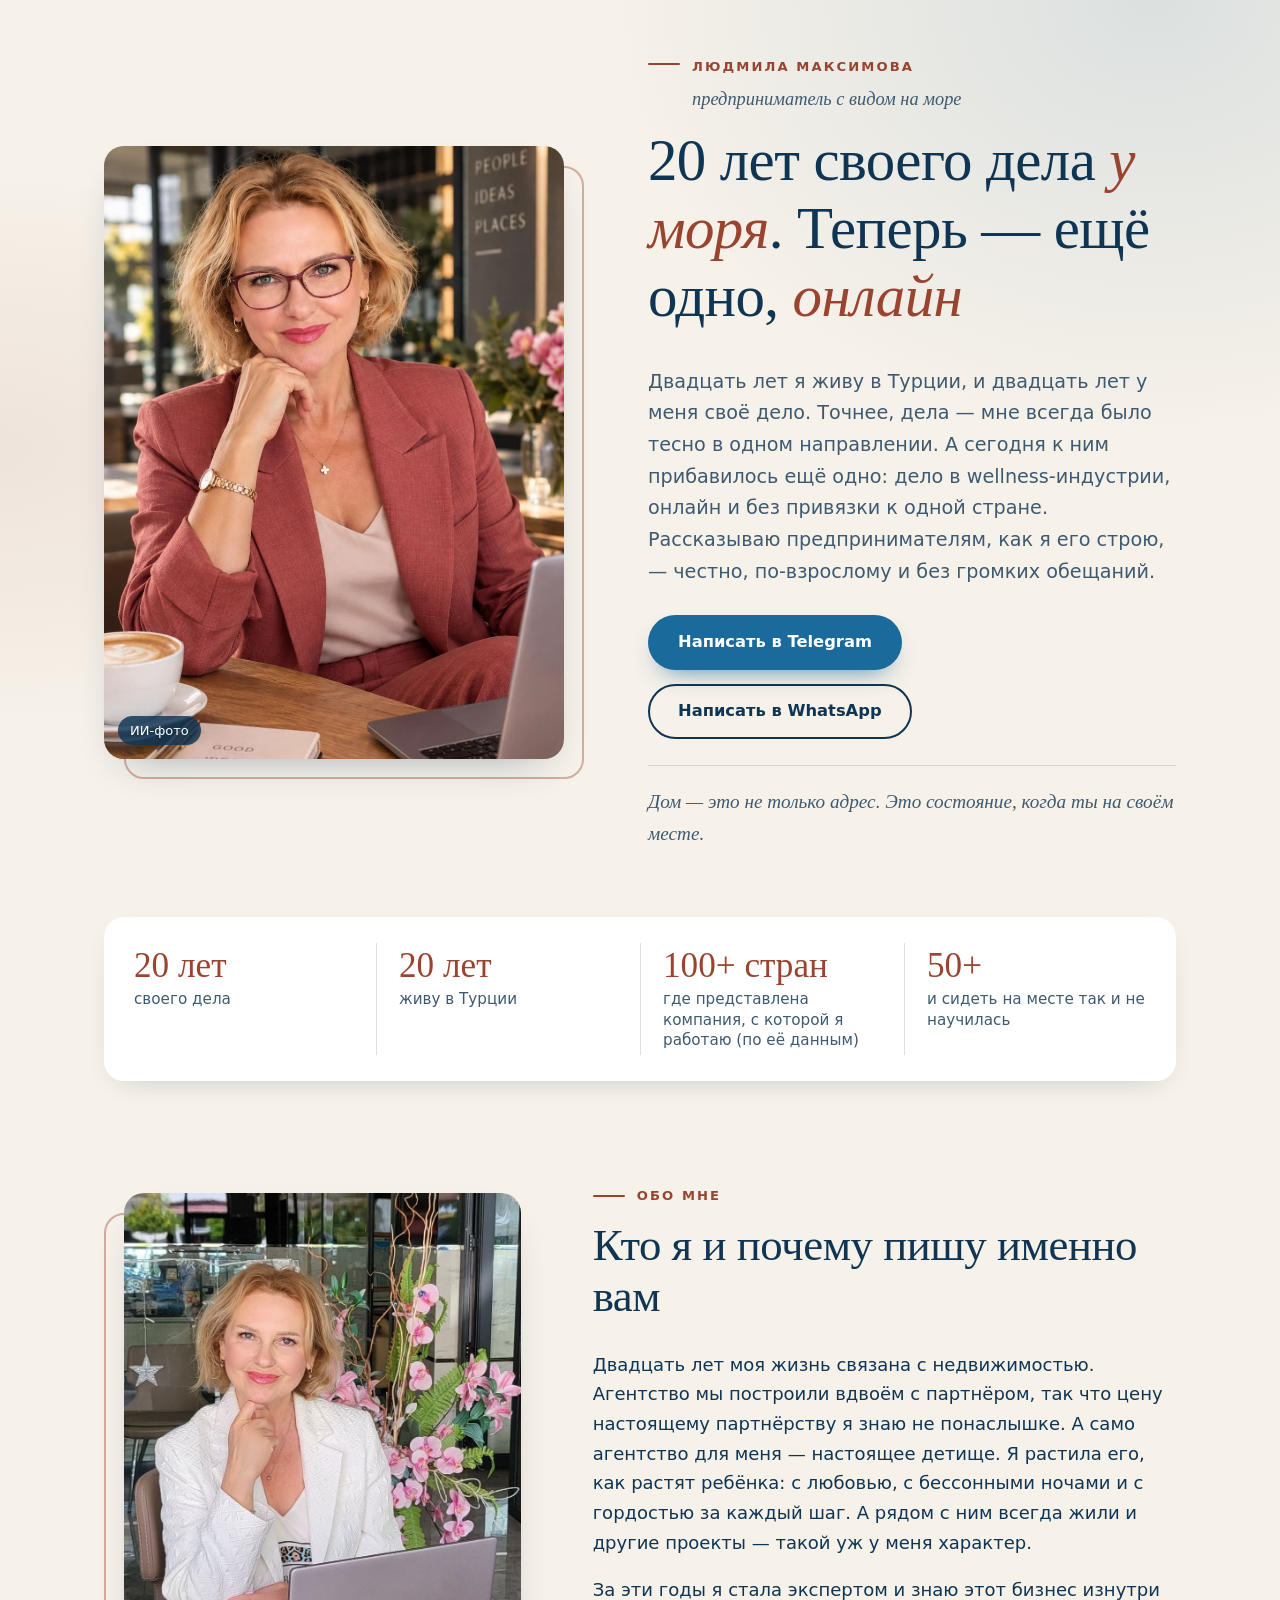
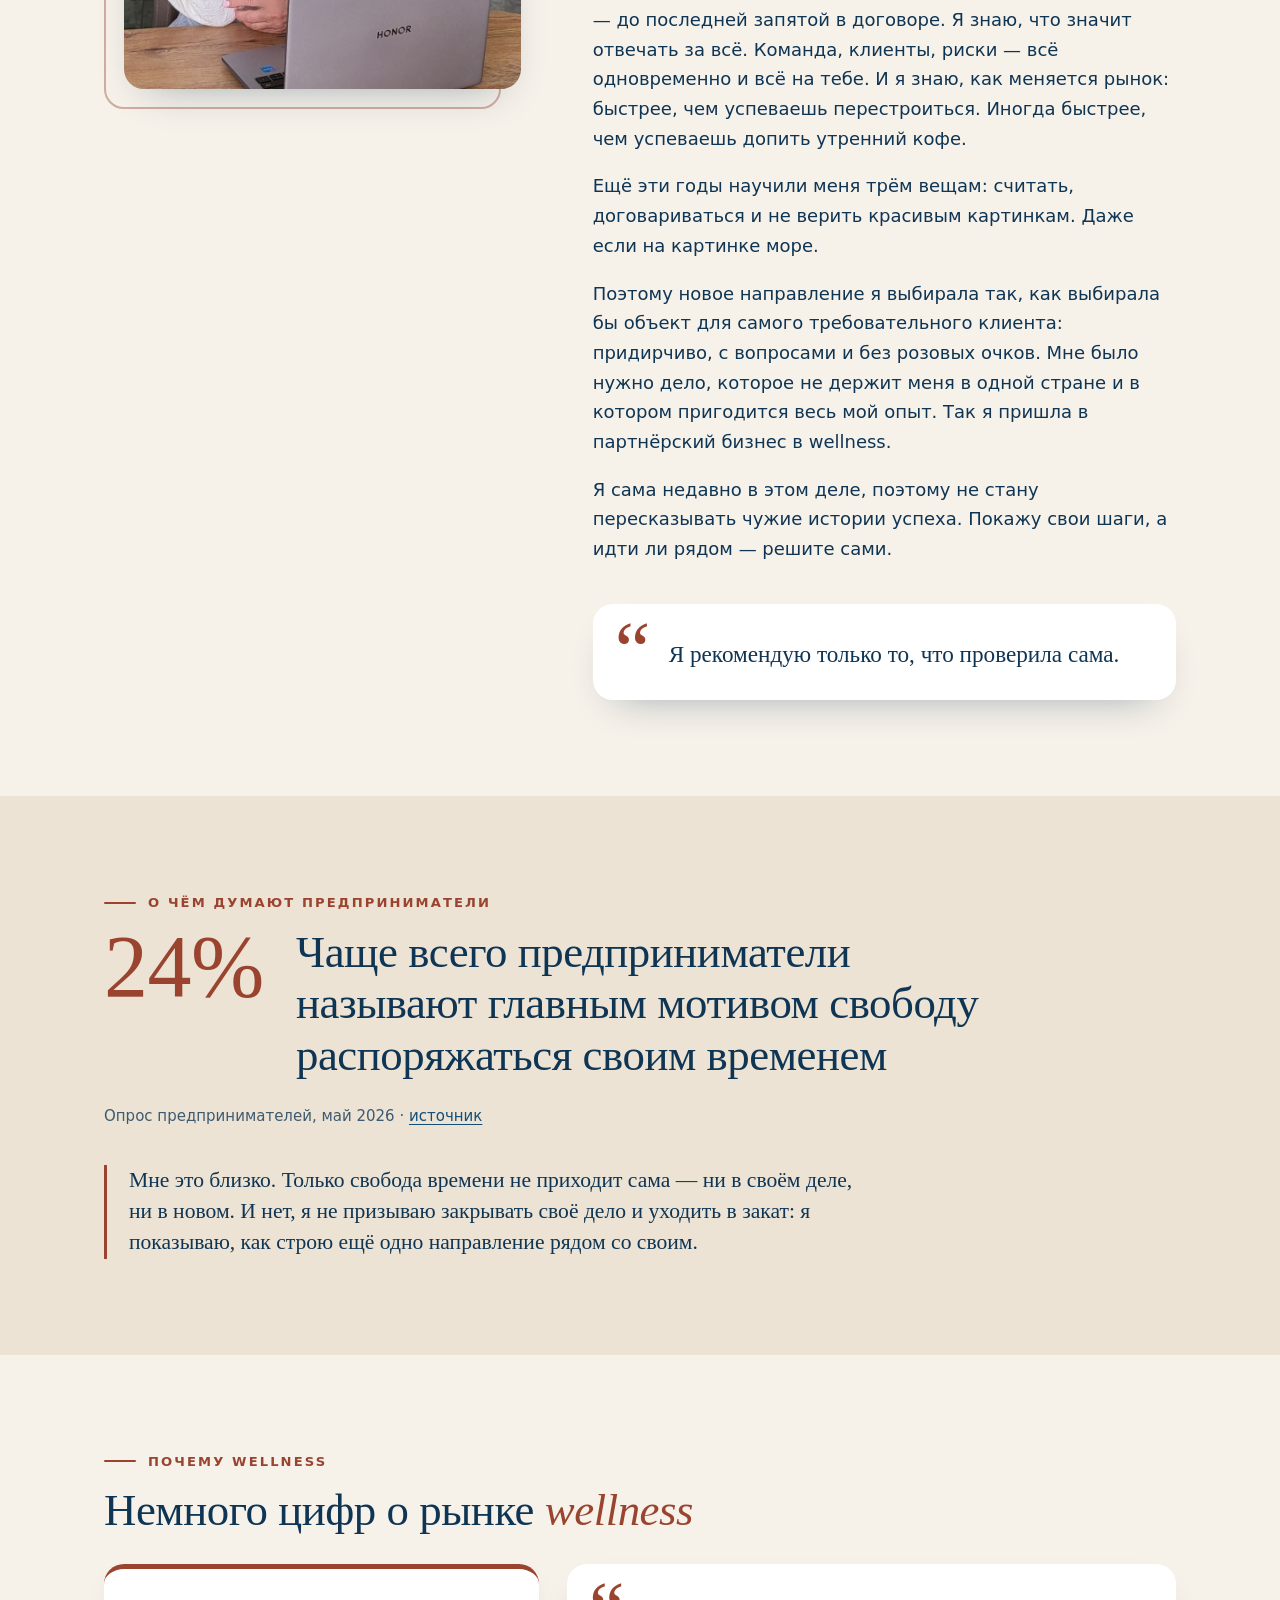
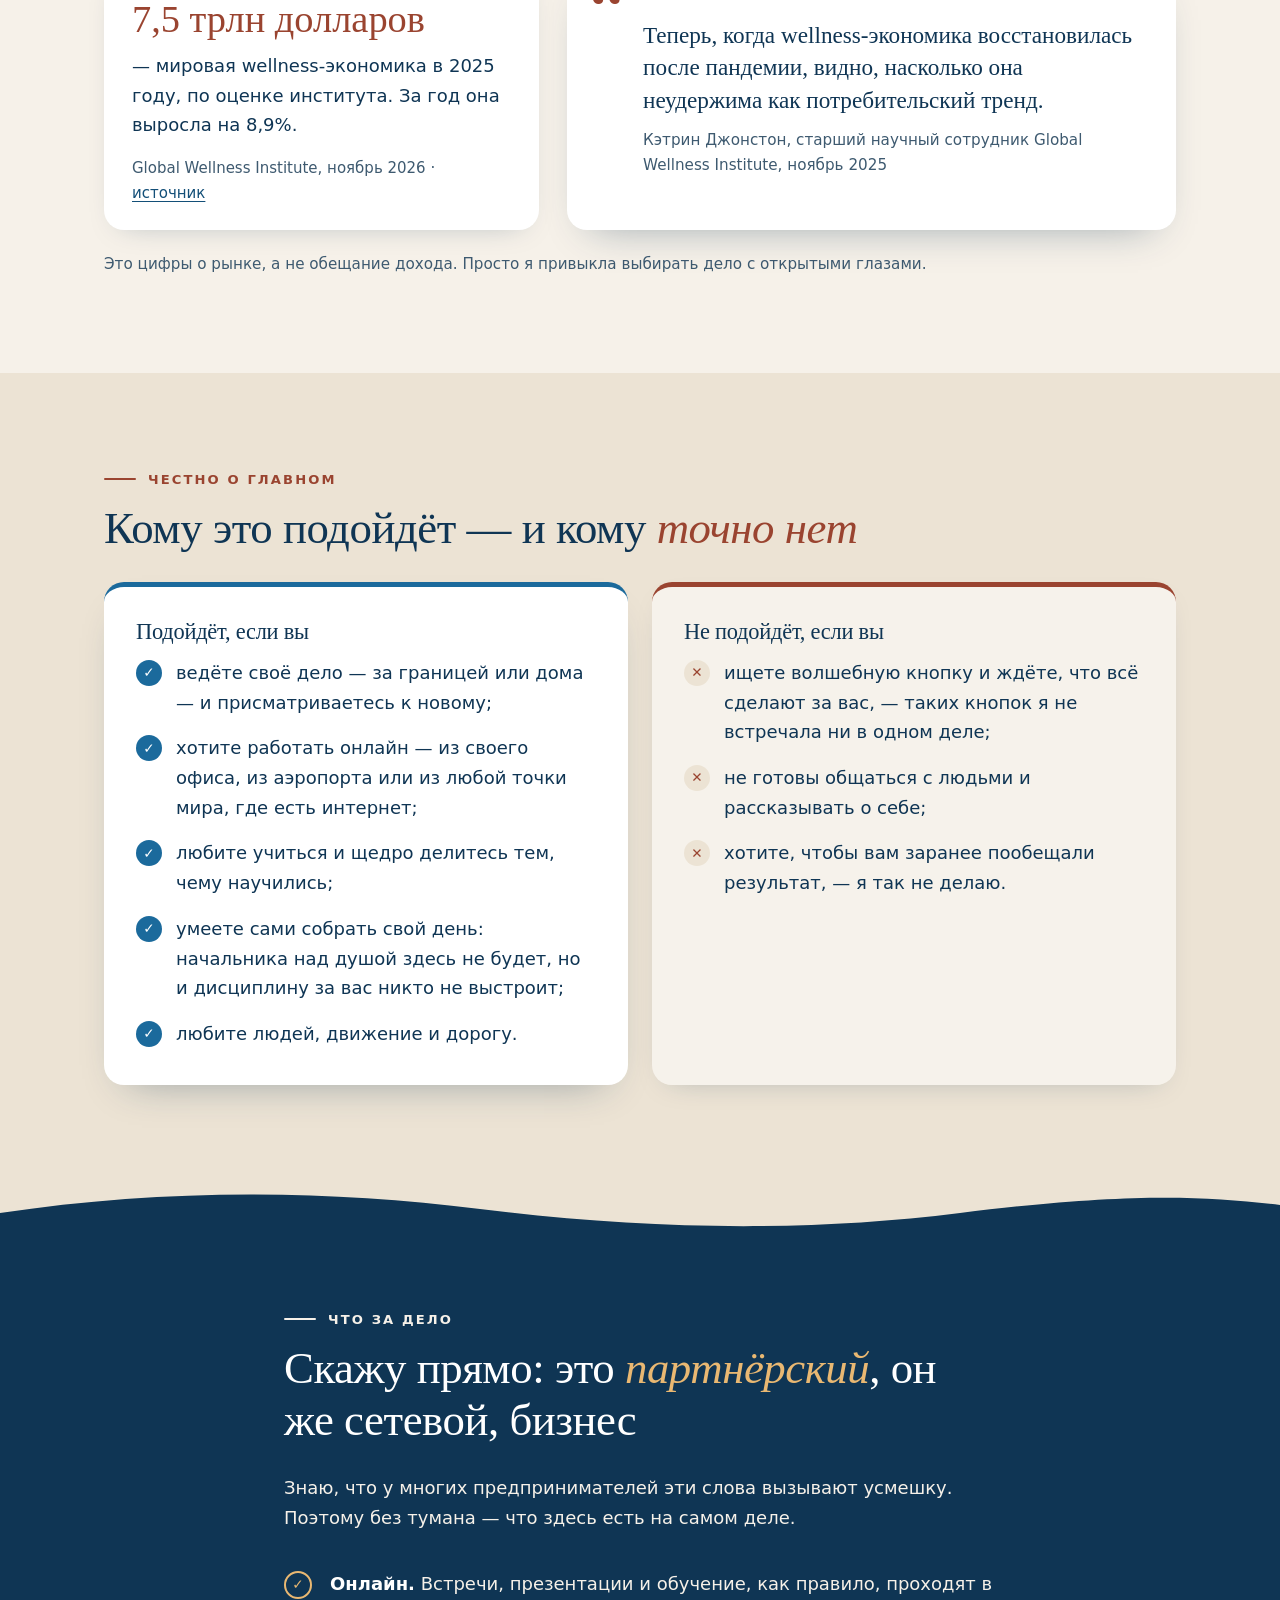
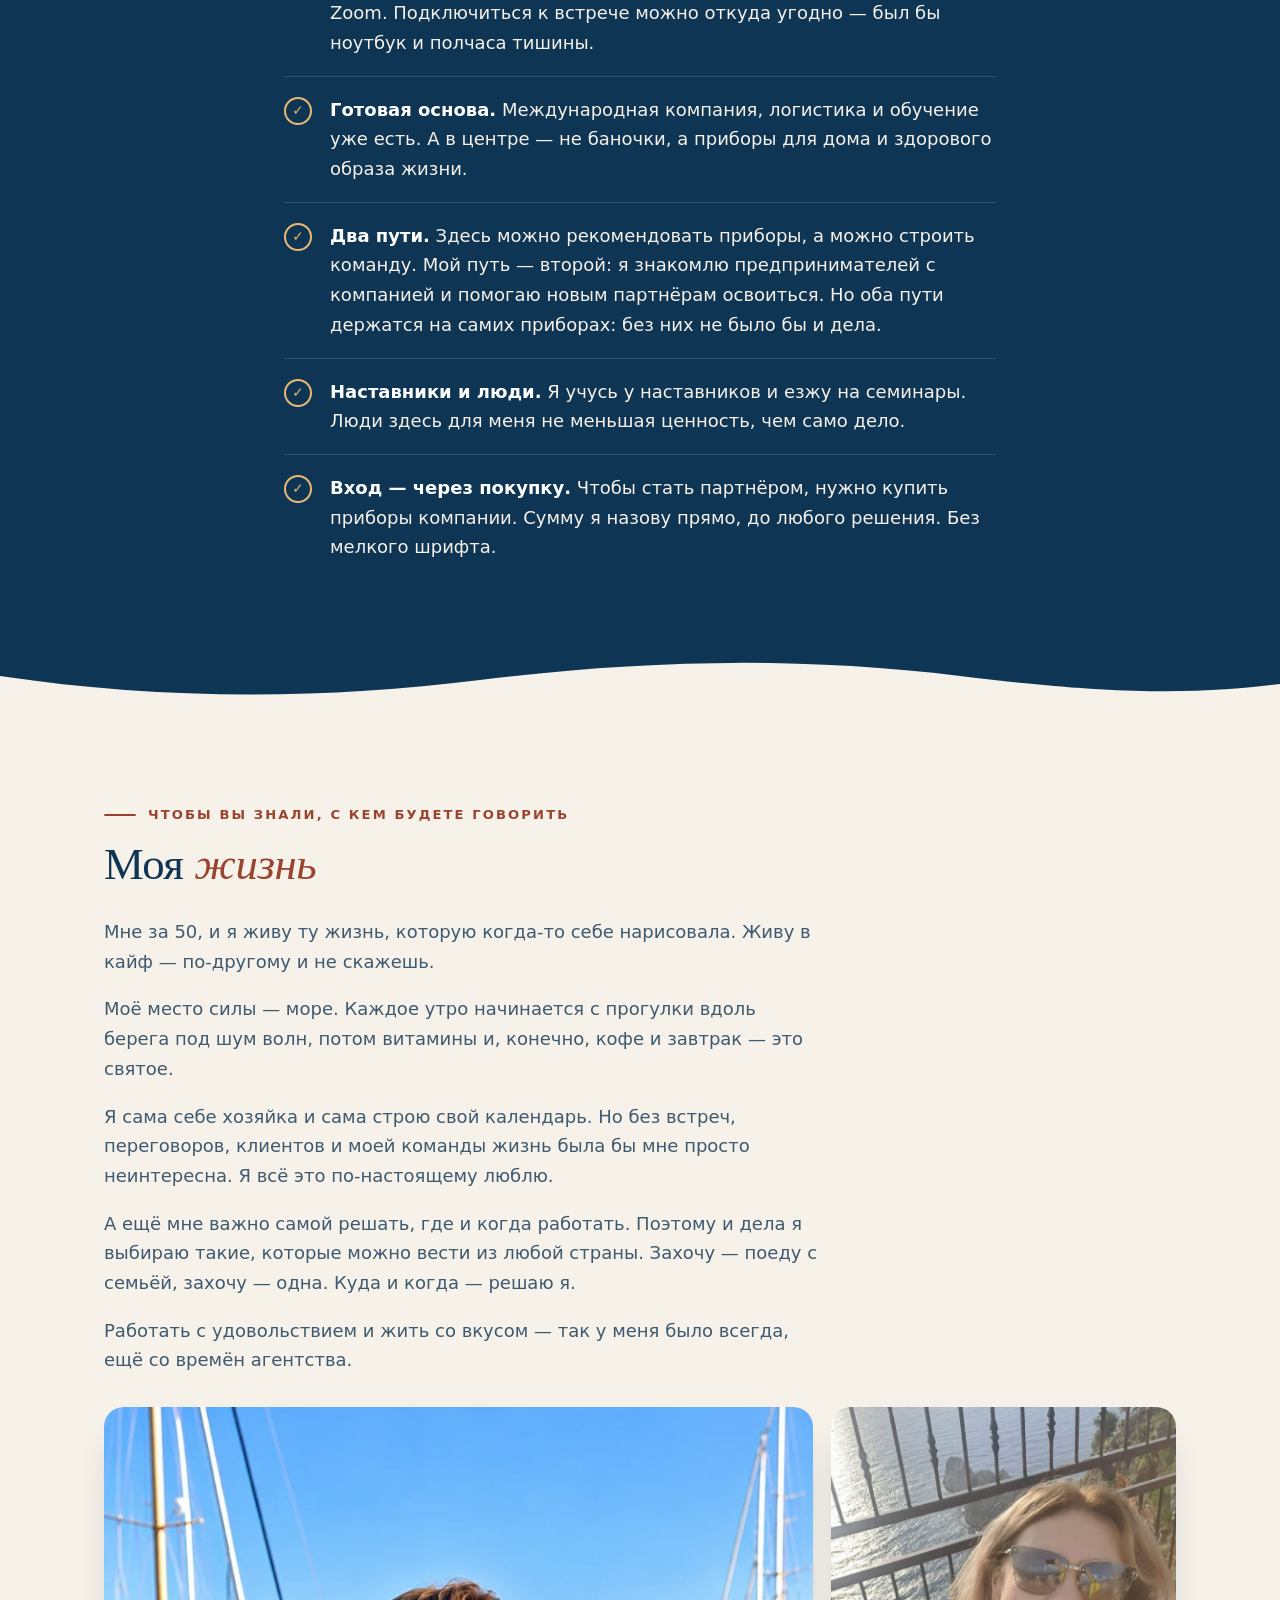
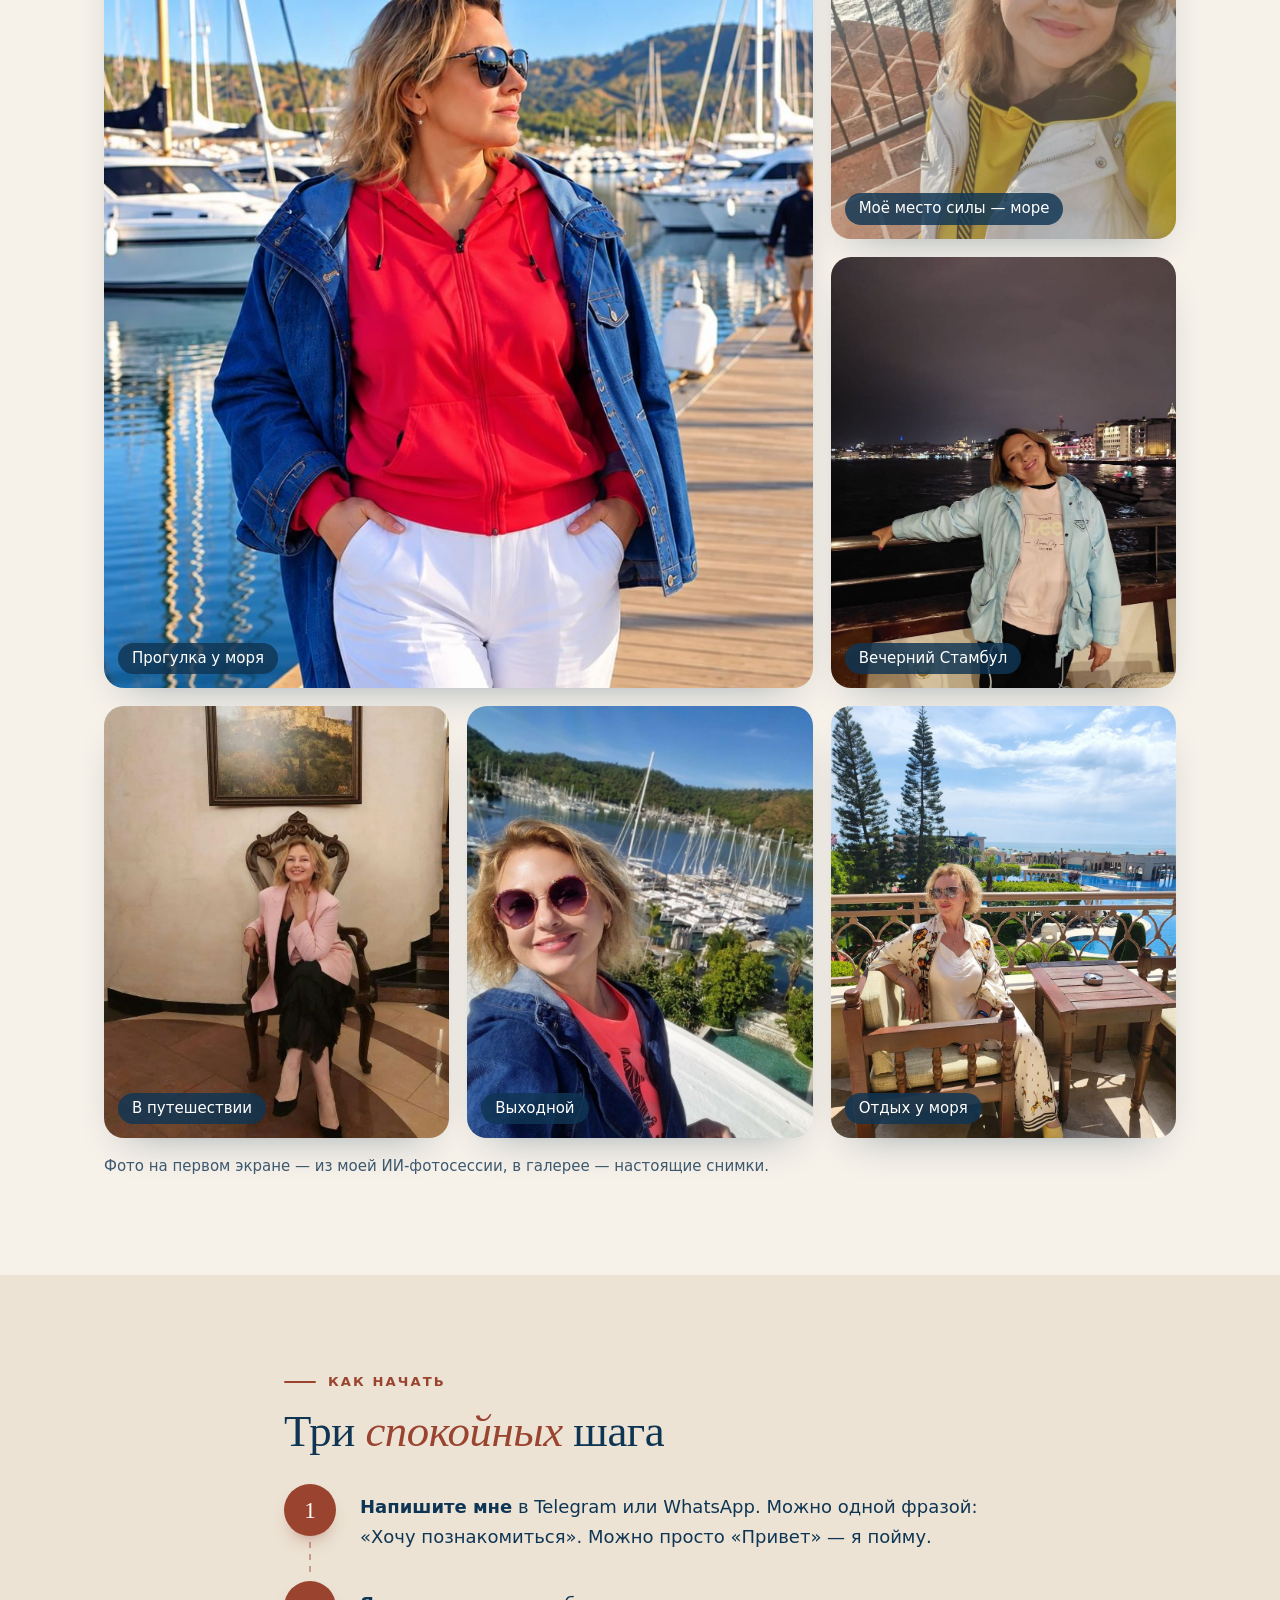
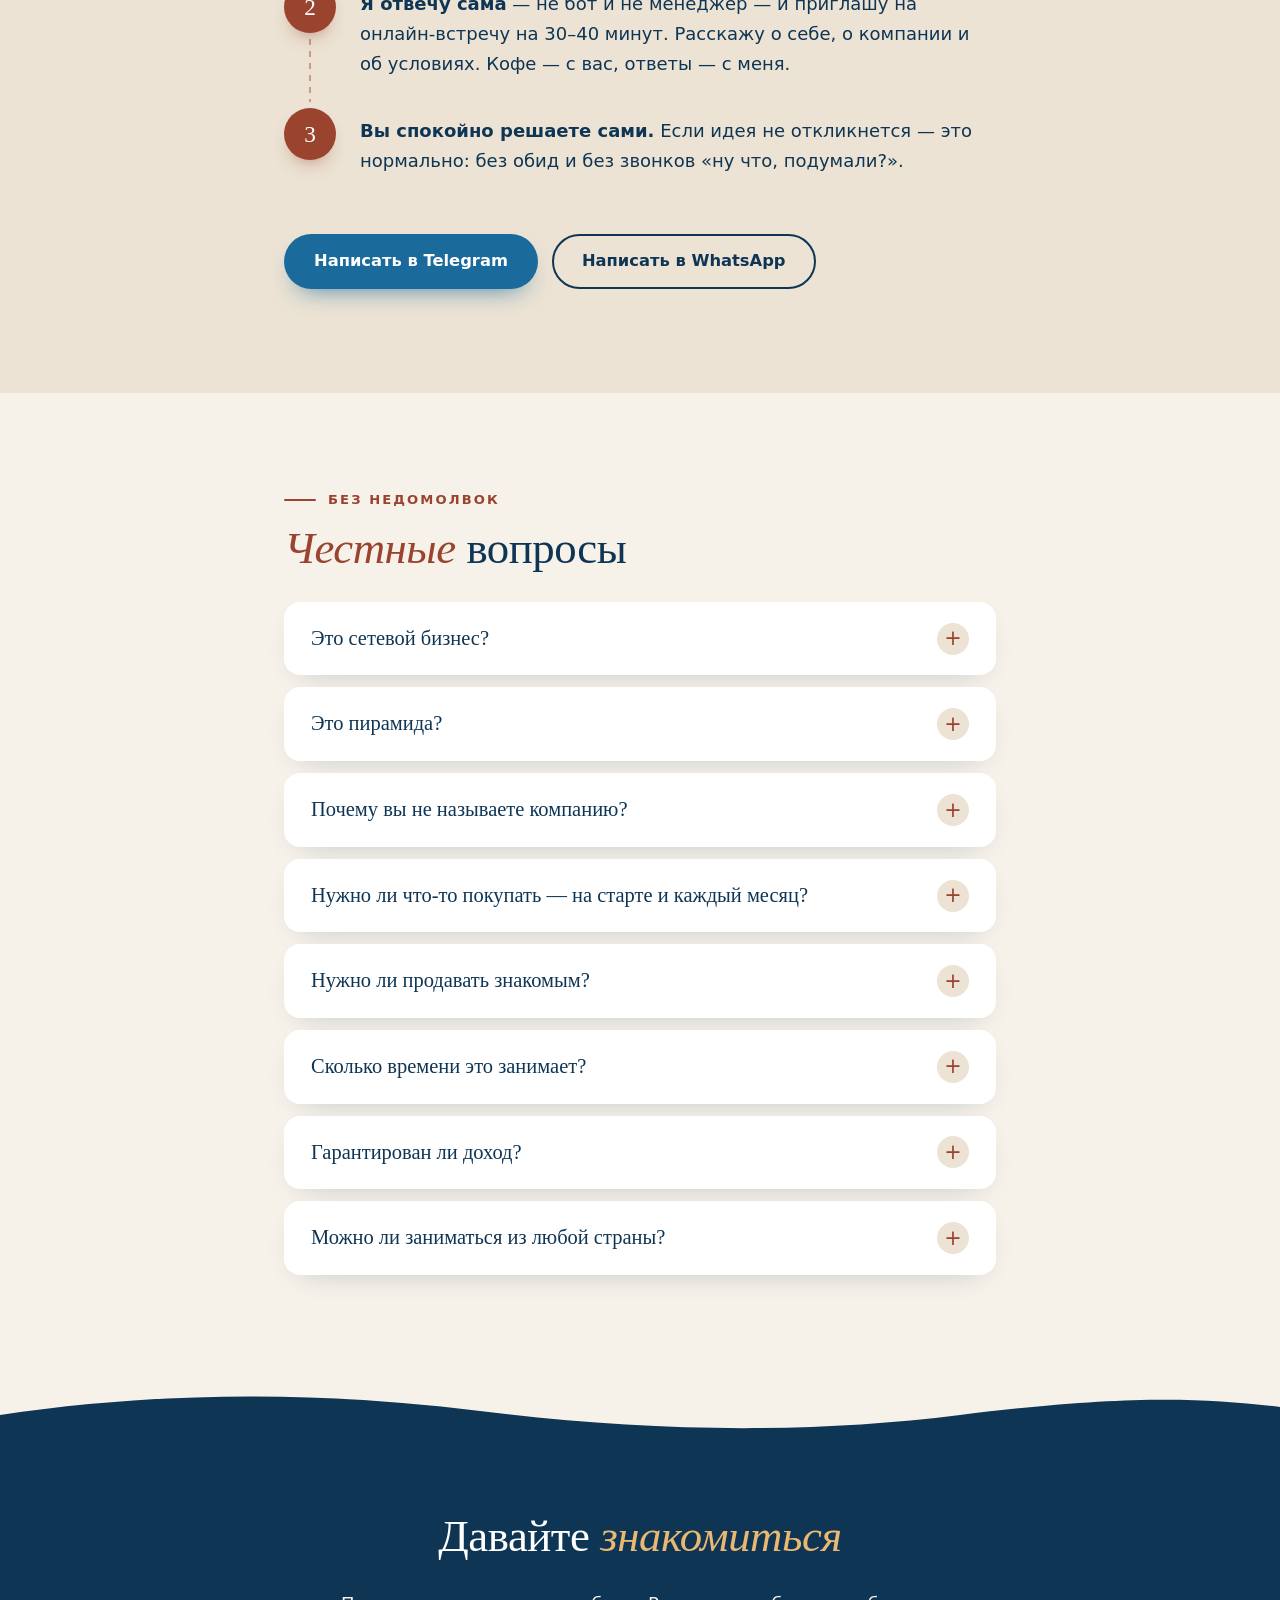
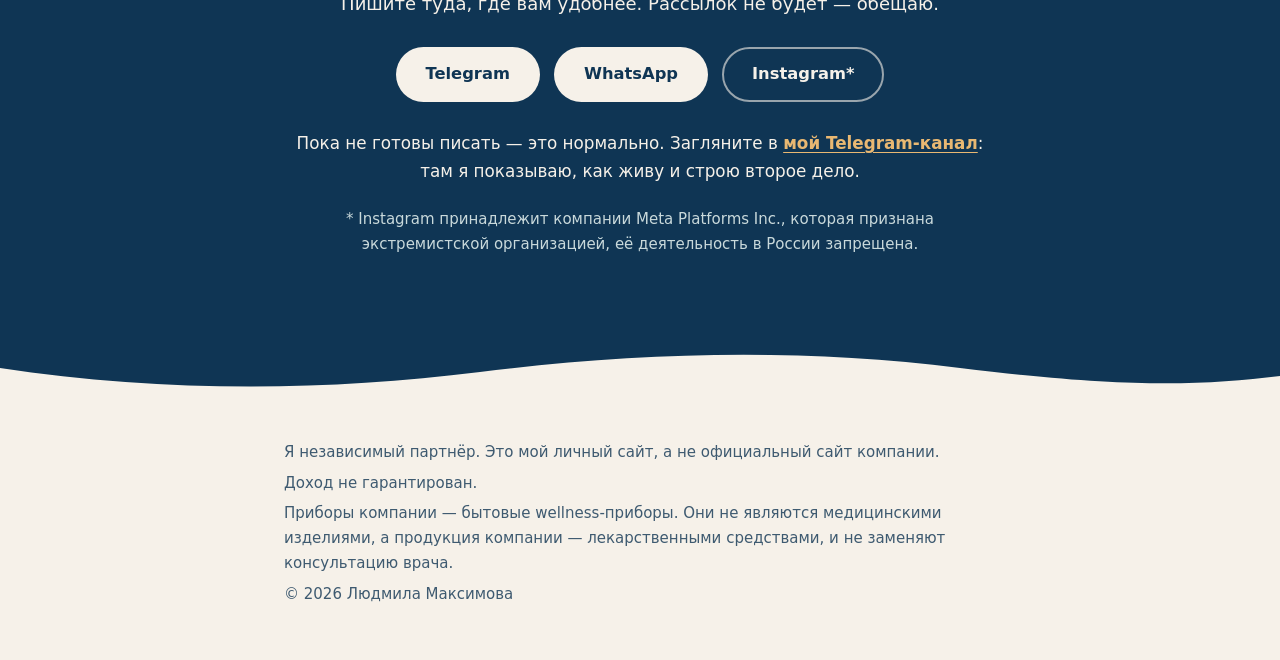
==== index.html @ b55b9799 "Publish landing page Co-Authored-By: Claude Opus 5.5 <noreply@anthropic.com>" ====
<!doctype html>
<html lang="ru">
<head>
  <meta charset="utf-8">
  <meta name="viewport" content="width=device-width, initial-scale=1">
  <title>Людмила Максимова — 20 лет своего дела у моря. Теперь ещё одно, онлайн</title>
  <meta name="description" content="Людмила Максимова (Liudmila Maksimova): двадцать лет в Турции, двадцать лет своего дела. Рассказываю предпринимателям, как строю ещё одно дело онлайн — честно и без громких обещаний.">
  <link rel="canonical" href="https://lamonita128.github.io/liudmila-maksimova/">

  <!-- Превью ссылки в Telegram, WhatsApp и соцсетях -->
  <meta property="og:type" content="website">
  <meta property="og:locale" content="ru_RU">
  <meta property="og:site_name" content="Людмила Максимова">
  <meta property="og:url" content="https://lamonita128.github.io/liudmila-maksimova/">
  <meta property="og:title" content="Людмила Максимова — предприниматель с видом на море">
  <meta property="og:description" content="20 лет своего дела в Турции. Теперь — ещё одно, онлайн. Рассказываю предпринимателям, как я его строю, честно и без громких обещаний.">
  <meta property="og:image" content="https://lamonita128.github.io/liudmila-maksimova/images/og.jpg">
  <meta property="og:image:width" content="900">
  <meta property="og:image:height" content="472">
  <meta property="og:image:alt" content="Людмила Максимова в своём офисе">
  <meta name="twitter:card" content="summary_large_image">

  <!-- Карточка «кто это» для поисковиков: данные, а не программа -->
  <script type="application/ld+json">
  {
    "@context": "https://schema.org",
    "@type": "Person",
    "name": "Людмила Максимова",
    "alternateName": "Liudmila Maksimova",
    "description": "Предприниматель, 20 лет своего дела в Турции",
    "url": "https://lamonita128.github.io/liudmila-maksimova/",
    "image": "https://lamonita128.github.io/liudmila-maksimova/images/og.jpg",
    "sameAs": [
      "https://t.me/LiudmilaFinance",
      "https://t.me/oberegworld",
      "https://www.instagram.com/liudmila.new.finance"
    ]
  }
  </script>

  <link rel="stylesheet" href="styles.css">
</head>
<body>
  <a class="skip-link" href="#main">Перейти к содержанию</a>

  <header class="hero">
    <div class="container hero__inner">
      <figure class="hero__figure">
        <img class="hero__photo" src="images/hero.jpg" alt="ИИ-фото: Людмила в очках и кирпичном пиджаке за столиком с кофе и ноутбуком" width="900" height="1600" fetchpriority="high">
        <figcaption class="hero__ai">ИИ-фото</figcaption>
      </figure>
      <div class="hero__text">
        <p class="eyebrow eyebrow--name"><span>Людмила Максимова <span class="eyebrow__tag">предприниматель с&nbsp;видом&nbsp;на&nbsp;море</span></span></p>
        <h1>20 лет своего дела <em>у моря</em>. Теперь — ещё одно, <em>онлайн</em></h1>
        <p class="lead">Двадцать лет я живу в Турции, и двадцать лет у меня своё дело. Точнее, дела — мне всегда было тесно в одном направлении. А сегодня к ним прибавилось ещё одно: дело в wellness-индустрии, онлайн и без привязки к одной стране. Рассказываю предпринимателям, как я его строю, — честно, по-взрослому и без громких обещаний.</p>
        <div class="actions">
          <a class="btn btn--primary" href="https://t.me/LiudmilaFinance">Написать в Telegram</a>
          <a class="btn btn--secondary" href="https://wa.me/905346642710?text=Пишу%20с%20сайта">Написать в WhatsApp</a>
        </div>
        <p class="tagline">Дом — это не только адрес. Это состояние, когда ты на своём месте.</p>
      </div>
    </div>
    <div class="container">
      <ul class="stats" aria-label="Коротко обо мне">
        <li><span class="stats__num">20 лет</span><span class="stats__label">своего дела</span></li>
        <li><span class="stats__num">20 лет</span><span class="stats__label">живу в Турции</span></li>
        <li><span class="stats__num">100+ стран</span><span class="stats__label">где представлена компания, с которой я работаю (по её данным)</span></li>
        <li><span class="stats__num">50+</span><span class="stats__label">и сидеть на месте так и не научилась</span></li>
      </ul>
    </div>
  </header>

  <main id="main">

    <section class="section" id="about" aria-labelledby="about-title">
      <div class="container about">
        <div class="about__head">
          <p class="eyebrow">Обо мне</p>
          <h2 id="about-title">Кто я и почему пишу именно вам</h2>
        </div>
        <figure class="about__figure">
          <img class="about__photo" src="images/about-office.jpg" alt="Людмила в своём офисе за ноутбуком, рука у подбородка" width="900" height="1125" loading="lazy">
        </figure>
        <div class="about__body">
        <p>Двадцать лет моя жизнь связана с недвижимостью. Агентство мы построили вдвоём с партнёром, так что цену настоящему партнёрству я знаю не понаслышке. А само агентство для меня — настоящее детище. Я растила его, как растят ребёнка: с любовью, с бессонными ночами и с гордостью за каждый шаг. А рядом с ним всегда жили и другие проекты — такой уж у меня характер.</p>
        <p>За эти годы я стала экспертом и знаю этот бизнес изнутри — до последней запятой в договоре. Я знаю, что значит отвечать за всё. Команда, клиенты, риски — всё одновременно и всё на тебе. И я знаю, как меняется рынок: быстрее, чем успеваешь перестроиться. Иногда быстрее, чем успеваешь допить утренний кофе.</p>
        <p>Ещё эти годы научили меня трём вещам: считать, договариваться и не верить красивым картинкам. Даже если на картинке море.</p>
        <p>Поэтому новое направление я выбирала так, как выбирала бы объект для самого требовательного клиента: придирчиво, с вопросами и без розовых очков. Мне было нужно дело, которое не держит меня в одной стране и в котором пригодится весь мой опыт. Так я пришла в партнёрский бизнес в wellness.</p>
        <p>Я сама недавно в этом деле, поэтому не стану пересказывать чужие истории успеха. Покажу свои шаги, а идти ли рядом — решите сами.</p>
        <blockquote class="quote">
          <p>Я рекомендую только то, что проверила сама.</p>
        </blockquote>
        </div>
      </div>
    </section>

    <section class="section section--tinted" id="context" aria-labelledby="context-title">
      <div class="container">
        <p class="eyebrow">О чём думают предприниматели</p>
        <div class="insight">
          <h2 id="context-title" class="insight__title"><span class="insight__number">24%</span> <span class="insight__text">Чаще всего предприниматели называют главным мотивом свободу распоряжаться своим временем</span></h2>
          <p class="fact__source">Опрос предпринимателей, май 2026 · <a href="https://www.retail.ru/news/54-predprinimateley-stolknulis-s-padeniem-vyruchki-26-maya-2026-278191/">источник</a></p>
        </div>
        <p class="context__note">Мне это близко. Только свобода времени не приходит сама — ни в своём деле, ни в новом. И нет, я не призываю закрывать своё дело и уходить в закат: я показываю, как строю ещё одно направление рядом со своим.</p>
      </div>
    </section>

    <section class="section" id="market" aria-labelledby="market-title">
      <div class="container">
        <p class="eyebrow">Почему wellness</p>
        <h2 id="market-title">Немного цифр о рынке <em>wellness</em></h2>
        <div class="market">
          <div class="market__card">
            <p class="market__num">7,5 трлн долларов</p>
            <p class="market__text">— мировая wellness-экономика в 2025 году, по оценке института. За год она выросла на 8,9%.</p>
            <p class="fact__source">Global Wellness Institute, ноябрь 2026 · <a href="https://globalwellnessinstitute.org/press-room/press-releases/global-wellness-economy-monitor-2026/">источник</a></p>
          </div>
          <blockquote class="quote quote--expert">
            <p>Теперь, когда wellness-экономика восстановилась после пандемии, видно, насколько она неудержима как потребительский тренд.</p>
            <footer class="quote__author">Кэтрин Джонстон, старший научный сотрудник Global Wellness Institute, ноябрь 2025</footer>
          </blockquote>
        </div>
        <p class="market__note">Это цифры о рынке, а не обещание дохода. Просто я привыкла выбирать дело с открытыми глазами.</p>
      </div>
    </section>

    <section class="section section--tinted" id="fit" aria-labelledby="fit-title">
      <div class="container">
        <p class="eyebrow">Честно о главном</p>
        <h2 id="fit-title">Кому это подойдёт — и кому <em>точно нет</em></h2>
        <div class="fit">
          <div class="fit__col fit__col--yes">
            <h3>Подойдёт, если вы</h3>
            <ul>
              <li>ведёте своё дело — за границей или дома — и присматриваетесь к новому;</li>
              <li>хотите работать онлайн — из своего офиса, из аэропорта или из любой точки мира, где есть интернет;</li>
              <li>любите учиться и щедро делитесь тем, чему научились;</li>
              <li>умеете сами собрать свой день: начальника над душой здесь не будет, но и дисциплину за вас никто не выстроит;</li>
              <li>любите людей, движение и дорогу.</li>
            </ul>
          </div>
          <div class="fit__col fit__col--no">
            <h3>Не подойдёт, если вы</h3>
            <ul>
              <li>ищете волшебную кнопку и ждёте, что всё сделают за вас, — таких кнопок я не встречала ни в одном деле;</li>
              <li>не готовы общаться с людьми и рассказывать о себе;</li>
              <li>хотите, чтобы вам заранее пообещали результат, — я так не делаю.</li>
            </ul>
          </div>
        </div>
      </div>
    </section>

    <div class="wave wave--from-tinted" aria-hidden="true"><svg viewBox="0 0 1440 56" preserveAspectRatio="none" focusable="false"><path d="M0,32 C180,8 360,8 540,28 C720,48 900,52 1080,32 C1260,12 1350,14 1440,24 L1440,56 L0,56 Z"/></svg></div>
    <section class="section section--dark" id="business" aria-labelledby="business-title">
      <div class="container narrow">
        <p class="eyebrow">Что за дело</p>
        <h2 id="business-title">Скажу прямо: это <em>партнёрский</em>, он же сетевой, бизнес</h2>
        <p>Знаю, что у многих предпринимателей эти слова вызывают усмешку. Поэтому без тумана — что здесь есть на самом деле.</p>
        <ul class="points">
          <li><strong>Онлайн.</strong> Встречи, презентации и обучение, как правило, проходят в Zoom. Подключиться к встрече можно откуда угодно — был бы ноутбук и полчаса тишины.</li>
          <li><strong>Готовая основа.</strong> Международная компания, логистика и обучение уже есть. А в центре — не баночки, а приборы для дома и здорового образа жизни.</li>
          <li><strong>Два пути.</strong> Здесь можно рекомендовать приборы, а можно строить команду. Мой путь — второй: я знакомлю предпринимателей с компанией и помогаю новым партнёрам освоиться. Но оба пути держатся на самих приборах: без них не было бы и дела.</li>
          <li><strong>Наставники и люди.</strong> Я учусь у наставников и езжу на семинары. Люди здесь для меня не меньшая ценность, чем само дело.</li>
          <li><strong>Вход — через покупку.</strong> Чтобы стать партнёром, нужно купить приборы компании. Сумму я назову прямо, до любого решения. Без мелкого шрифта.</li>
        </ul>
      </div>
    </section>
    <div class="wave wave--down" aria-hidden="true"><svg viewBox="0 0 1440 56" preserveAspectRatio="none" focusable="false"><path d="M0,32 C180,8 360,8 540,28 C720,48 900,52 1080,32 C1260,12 1350,14 1440,24 L1440,56 L0,56 Z"/></svg></div>

    <section class="section" id="life" aria-labelledby="life-title">
      <div class="container">
        <p class="eyebrow">Чтобы вы знали, с кем будете говорить</p>
        <h2 id="life-title">Моя <em>жизнь</em></h2>
        <div class="section__intro">
          <p>Мне за 50, и я живу ту жизнь, которую когда-то себе нарисовала. Живу в кайф — по-другому и не скажешь.</p>
          <p>Моё место силы — море. Каждое утро начинается с прогулки вдоль берега под шум волн, потом витамины и, конечно, кофе и завтрак — это святое.</p>
          <p>Я сама себе хозяйка и сама строю свой календарь. Но без встреч, переговоров, клиентов и моей команды жизнь была бы мне просто неинтересна. Я всё это по-настоящему люблю.</p>
          <p>А ещё мне важно самой решать, где и когда работать. Поэтому и дела я выбираю такие, которые можно вести из любой страны. Захочу — поеду с семьёй, захочу — одна. Куда и когда — решаю я.</p>
          <p>Работать с удовольствием и жить со вкусом — так у меня было всегда, ещё со времён агентства.</p>
        </div>
        <ul class="gallery gallery--mosaic">
          <li class="gallery__item gallery__item--big"><img src="images/life-marina.jpg" alt="Людмила в джинсовой куртке идёт по причалу" width="900" height="1600" loading="lazy"><span class="gallery__caption">Прогулка у моря</span></li>
          <li class="gallery__item gallery__item--right"><img src="images/life-sea-view.jpg" alt="Людмила в солнечных очках на смотровой площадке над морем" width="1200" height="900" loading="lazy"><span class="gallery__caption">Моё место силы — море</span></li>
          <li class="gallery__item"><img src="images/life-istanbul.jpg" alt="Людмила вечером на набережной Стамбула, улыбается" width="900" height="1200" loading="lazy"><span class="gallery__caption">Вечерний Стамбул</span></li>
          <li class="gallery__item gallery__item--low"><img src="images/life-travel.jpg" alt="Людмила в розовом пиджаке сидит в резном кресле под картиной" width="652" height="1200" loading="lazy"><span class="gallery__caption">В путешествии</span></li>
          <li class="gallery__item"><img src="images/life-weekend.jpg" alt="Людмила в солнечных очках улыбается на фоне бухты" width="900" height="1200" loading="lazy"><span class="gallery__caption">Выходной</span></li>
          <li class="gallery__item gallery__item--low"><img src="images/life-terrace.jpg" alt="Людмила в солнечных очках на террасе с видом на море" width="900" height="1200" loading="lazy"><span class="gallery__caption">Отдых у моря</span></li>
        </ul>
        <p class="gallery__note">Фото на первом экране — из моей ИИ-фотосессии, в галерее — настоящие снимки.</p>
      </div>
    </section>

    <section class="section section--tinted" id="start" aria-labelledby="start-title">
      <div class="container narrow">
        <p class="eyebrow">Как начать</p>
        <h2 id="start-title">Три <em>спокойных</em> шага</h2>
        <ol class="steps">
          <li><strong>Напишите мне</strong> в Telegram или WhatsApp. Можно одной фразой: «Хочу познакомиться». Можно просто «Привет» — я пойму.</li>
          <li><strong>Я отвечу сама</strong> — не бот и не менеджер — и приглашу на онлайн-встречу на 30–40 минут. Расскажу о себе, о компании и об условиях. Кофе — с вас, ответы — с меня.</li>
          <li><strong>Вы спокойно решаете сами.</strong> Если идея не откликнется — это нормально: без обид и без звонков «ну что, подумали?».</li>
        </ol>
        <div class="actions">
          <a class="btn btn--primary" href="https://t.me/LiudmilaFinance">Написать в Telegram</a>
          <a class="btn btn--secondary" href="https://wa.me/905346642710?text=Пишу%20с%20сайта">Написать в WhatsApp</a>
        </div>
      </div>
    </section>

    <section class="section" id="faq" aria-labelledby="faq-title">
      <div class="container narrow">
        <p class="eyebrow">Без недомолвок</p>
        <h2 id="faq-title"><em>Честные</em> вопросы</h2>
        <div class="faq">
          <details>
            <summary>Это сетевой бизнес?</summary>
            <p>Да. И мне важно, чтобы вы услышали это от меня сразу, а не догадались потом.</p>
          </details>
          <details>
            <summary>Это пирамида?</summary>
            <p>Справедливый вопрос — я задавала его сама, и не один раз. Главный признак пирамиды: деньги приходят от взносов новых участников, а не от продажи реальных товаров. Вход здесь — тоже покупка, так что вопрос законный. На встрече я покажу документы компании о приборах и о том, из чего складывается вознаграждение партнёров, а выводы вы сделаете сами. Я за то, чтобы проверять, а не верить.</p>
          </details>
          <details>
            <summary>Почему вы не называете компанию?</summary>
            <p>Потому что сначала вы знакомитесь со мной. Компанию можно проверить по документам, а человека, с которым предстоит работать, — только поговорив. Название и документы вы получите раньше, чем понадобится что-то решать.</p>
          </details>
          <details>
            <summary>Нужно ли что-то покупать — на старте и каждый месяц?</summary>
            <p>На старте — да. Вход — это покупка приборов компании: вы получаете их, пользуетесь сами и рассказываете людям о своём опыте. Так это дело и устроено. Точную сумму и состав покупки назову, как только спросите.</p>
            <p>А вот обязательных ежемесячных покупок нет — ни чтобы оставаться партнёром, ни чтобы получать вознаграждение. Это я тоже говорю сразу.</p>
          </details>
          <details>
            <summary>Нужно ли продавать знакомым?</summary>
            <p>Ходить по знакомым с каталогом не придётся. Но скажу честно: рекомендовать приборы — это и есть продажи, просто без прилавка. Можно идти этим путём, а можно строить команду, но без общения с людьми не работает ни один из них. Как это выглядит в жизни, покажу на встрече.</p>
          </details>
          <details>
            <summary>Сколько времени это занимает?</summary>
            <p>Универсального ответа нет. Я покажу, сколько времени уходит у меня — на планёрки, звонки и встречи, — а вы решите, подходит ли вам такой ритм.</p>
          </details>
          <details>
            <summary>Гарантирован ли доход?</summary>
            <p>Нет. Гарантий дохода здесь нет. А если кто-то обещает вам обратное, это хороший повод насторожиться.</p>
          </details>
          <details>
            <summary>Можно ли заниматься из любой страны?</summary>
            <p>Дело ведётся онлайн, и партнёры в моей команде живут в разных странах. Условия в разных странах могут отличаться — для вашей я уточню заранее, чтобы обошлось без сюрпризов.</p>
          </details>
        </div>
      </div>
    </section>

    <div class="wave" aria-hidden="true"><svg viewBox="0 0 1440 56" preserveAspectRatio="none" focusable="false"><path d="M0,32 C180,8 360,8 540,28 C720,48 900,52 1080,32 C1260,12 1350,14 1440,24 L1440,56 L0,56 Z"/></svg></div>
    <section class="section section--dark" id="contacts" aria-labelledby="contacts-title">
      <div class="container narrow center">
        <h2 id="contacts-title">Давайте <em>знакомиться</em></h2>
        <p>Пишите туда, где вам удобнее. Рассылок не будет — обещаю.</p>
        <div class="actions actions--center">
          <a class="btn btn--light" href="https://t.me/LiudmilaFinance">Telegram</a>
          <a class="btn btn--light" href="https://wa.me/905346642710?text=Пишу%20с%20сайта">WhatsApp</a>
          <a class="btn btn--ghost" href="https://www.instagram.com/liudmila.new.finance/" aria-describedby="meta-note">Instagram<span aria-hidden="true">*</span></a>
        </div>
        <p class="contacts__channel">Пока не готовы писать — это нормально. Загляните в <a href="https://t.me/oberegworld">мой Telegram-канал</a>: там я показываю, как живу и строю второе дело.</p>
        <p class="note" id="meta-note"><span aria-hidden="true">* </span>Instagram принадлежит компании Meta Platforms Inc., которая признана экстремистской организацией, её деятельность в России запрещена.</p>
      </div>
    </section>
    <div class="wave wave--down" aria-hidden="true"><svg viewBox="0 0 1440 56" preserveAspectRatio="none" focusable="false"><path d="M0,32 C180,8 360,8 540,28 C720,48 900,52 1080,32 C1260,12 1350,14 1440,24 L1440,56 L0,56 Z"/></svg></div>

  </main>

  <footer class="footer">
    <div class="container narrow">
      <p>Я независимый партнёр. Это мой личный сайт, а не официальный сайт компании.</p>
      <p>Доход не гарантирован.</p>
      <p>Приборы компании — бытовые wellness-приборы. Они не являются медицинскими изделиями, а продукция компании — лекарственными средствами, и не заменяют консультацию врача.</p>
      <p>© 2026 Людмила Максимова</p>
    </div>
  </footer>
</body>
</html>
---- styles.css ----
/* Персональный лендинг: море, песок и терракота, спокойно и с достоинством.
   Только системные шрифты, без внешних запросов и без JavaScript. */

:root {
  --sand: #f6f1e9;
  --sand-deep: #ece3d4;
  --sea: #0f3554;
  --sea-soft: #3e5a70;
  --accent: #1b6a9c;
  --accent-dark: #134f78;
  --terra: #9a4430;
  --gold: #e9b872;
  --white: #ffffff;
  --line: rgba(15, 53, 84, 0.14);
  --line-light: rgba(246, 241, 233, 0.16);

  --font-head: Georgia, "Times New Roman", Times, serif;
  --font-body: system-ui, -apple-system, "Segoe UI", Roboto, "Helvetica Neue", Arial, sans-serif;

  --radius: 20px;
  --shadow: 0 18px 40px -24px rgba(15, 53, 84, 0.45);
  --shadow-soft: 0 10px 30px -18px rgba(15, 53, 84, 0.35);
}

*,
*::before,
*::after {
  box-sizing: border-box;
}

html {
  scroll-behavior: smooth;
}

@media (prefers-reduced-motion: reduce) {
  html {
    scroll-behavior: auto;
  }
  * {
    transition: none !important;
  }
}

body {
  margin: 0;
  background: var(--sand);
  color: var(--sea);
  font-family: var(--font-body);
  font-size: 1.125rem;
  line-height: 1.65;
  -webkit-text-size-adjust: 100%;
}

img {
  max-width: 100%;
  height: auto;
  display: block;
}

a {
  color: var(--accent-dark);
  text-underline-offset: 3px;
}

a:hover {
  color: var(--sea);
}

:focus-visible {
  outline: 3px solid var(--sea);
  outline-offset: 3px;
  border-radius: 6px;
}

.section--dark :focus-visible {
  outline-color: var(--gold);
}

.skip-link {
  position: absolute;
  left: -9999px;
  top: 0;
  background: var(--sea);
  color: var(--white);
  padding: 12px 18px;
  z-index: 10;
}

.skip-link:focus {
  left: 16px;
  top: 16px;
}

.skip-link:hover,
.skip-link:focus {
  color: var(--white);
}

/* ---------- Сетка ---------- */

.container {
  width: 100%;
  max-width: 1120px;
  margin: 0 auto;
  padding: 0 24px;
}

.narrow {
  max-width: 760px;
}

.center {
  text-align: center;
}

.section {
  padding: 96px 0;
}

.section--tinted {
  background: var(--sand-deep);
}

.section--dark {
  background: var(--sea);
  color: var(--sand);
}

.section--dark h2,
.section--dark h3 {
  color: var(--white);
}

/* Волны между светлыми и тёмными блоками */
.wave {
  display: block;
  line-height: 0;
  background: var(--sand);
}

.wave svg {
  display: block;
  width: 100%;
  height: 56px;
}

.wave path {
  fill: var(--sea);
}

.wave--down svg {
  transform: scaleY(-1);
}

.wave--from-tinted {
  background: var(--sand-deep);
}

/* ---------- Типографика ---------- */

h1,
h2,
h3 {
  font-family: var(--font-head);
  font-weight: 400;
  line-height: 1.15;
  margin: 0 0 0.6em;
  letter-spacing: -0.01em;
}

h1 {
  font-size: clamp(2.2rem, 4.6vw, 3.7rem);
}

h2 {
  font-size: clamp(1.9rem, 3.6vw, 2.8rem);
}

h3 {
  font-size: 1.4rem;
}

h1 em,
h2 em {
  font-style: italic;
  color: var(--terra);
}

.section--dark h2 em {
  color: var(--gold);
}

p {
  margin: 0 0 1em;
}

.eyebrow {
  display: flex;
  align-items: center;
  gap: 12px;
  font-size: 0.82rem;
  letter-spacing: 0.16em;
  text-transform: uppercase;
  color: var(--terra);
  font-weight: 600;
  margin-bottom: 1em;
}

.eyebrow::before {
  content: "";
  flex: 0 0 32px;
  height: 2px;
  background: currentColor;
  border-radius: 2px;
}

/* Имя и девиз на первом экране: девиз отдельной строкой, курсивом */
.eyebrow--name {
  align-items: flex-start;
}

.eyebrow--name::before {
  margin-top: 0.55em;
}

.eyebrow__tag {
  display: block;
  margin-top: 6px;
  font-family: var(--font-head);
  font-style: italic;
  font-weight: 400;
  font-size: 1.15rem;
  letter-spacing: 0;
  text-transform: none;
  color: var(--sea-soft);
}

.center .eyebrow {
  justify-content: center;
}

.section--dark .eyebrow {
  color: var(--gold);
}

.lead {
  font-size: 1.2rem;
  color: var(--sea-soft);
}

.section__intro {
  max-width: 720px;
  color: var(--sea-soft);
}

/* ---------- Кнопки ---------- */

.actions {
  display: flex;
  flex-wrap: wrap;
  gap: 14px;
  margin: 28px 0 8px;
}

.actions--center {
  justify-content: center;
}

.btn {
  display: inline-flex;
  align-items: center;
  justify-content: center;
  min-height: 52px;
  padding: 12px 28px;
  border-radius: 999px;
  font-weight: 600;
  font-size: 1.02rem;
  text-decoration: none;
  border: 2px solid transparent;
  transition: background-color 0.2s ease, color 0.2s ease, border-color 0.2s ease, transform 0.2s ease, box-shadow 0.2s ease;
}

.btn:hover {
  transform: translateY(-2px);
}

.btn--primary {
  background: var(--accent);
  color: var(--white);
  box-shadow: 0 12px 26px -14px rgba(27, 106, 156, 0.9);
}

.btn--primary:hover {
  background: var(--accent-dark);
  color: var(--white);
}

.btn--secondary {
  background: transparent;
  color: var(--sea);
  border-color: var(--sea);
}

.btn--secondary:hover {
  background: var(--sea);
  color: var(--sand);
}

.btn--light {
  background: var(--sand);
  color: var(--sea);
}

.btn--light:hover {
  background: var(--white);
  color: var(--sea);
}

.btn--ghost {
  background: transparent;
  color: var(--sand);
  border-color: rgba(246, 241, 233, 0.6);
}

.btn--ghost:hover {
  border-color: var(--sand);
  color: var(--white);
}

/* ---------- Первый экран ---------- */

.hero {
  padding: 56px 0 40px;
  background:
    radial-gradient(ellipse 60% 55% at 90% 0%, rgba(27, 106, 156, 0.12), transparent 70%),
    radial-gradient(ellipse 45% 35% at 0% 40%, rgba(154, 68, 48, 0.08), transparent 70%),
    var(--sand);
}

.hero__inner {
  display: grid;
  grid-template-columns: 1fr 1.1fr;
  gap: 64px;
  align-items: center;
}

.hero__figure {
  position: relative;
  margin: 0 20px 20px 0;
}

.hero__figure::before {
  content: "";
  position: absolute;
  inset: 20px -20px -20px 20px;
  border: 2px solid rgba(154, 68, 48, 0.4);
  border-radius: var(--radius);
}

.hero__photo {
  position: relative;
  width: 100%;
  height: auto;
  aspect-ratio: 3 / 4;
  object-fit: cover;
  object-position: center 20%;
  border-radius: var(--radius);
  box-shadow: var(--shadow);
  background: var(--sand-deep);
}

.hero__ai {
  position: absolute;
  left: 14px;
  bottom: 14px;
  background: rgba(15, 53, 84, 0.82);
  color: var(--white);
  font-size: 0.8125rem;
  padding: 4px 12px;
  border-radius: 999px;
}

.tagline {
  margin-top: 26px;
  padding-top: 20px;
  border-top: 1px solid var(--line);
  font-family: var(--font-head);
  font-style: italic;
  font-size: 1.2rem;
  color: var(--sea-soft);
}

/* Короткие цифры обо мне */
.stats {
  list-style: none;
  margin: 48px auto 0;
  padding: 26px 8px;
  display: grid;
  grid-template-columns: repeat(4, 1fr);
  background: var(--white);
  border-radius: var(--radius);
  box-shadow: var(--shadow-soft);
}

.stats li {
  padding: 4px 22px;
  border-left: 1px solid var(--line);
}

.stats li:first-child {
  border-left: 0;
}

.stats__num {
  display: block;
  font-family: var(--font-head);
  font-size: 2.2rem;
  line-height: 1.1;
  color: var(--terra);
}

.stats__label {
  display: block;
  margin-top: 4px;
  font-size: 0.95rem;
  line-height: 1.35;
  color: var(--sea-soft);
}

/* ---------- Обо мне ---------- */

#about {
  padding-top: 64px;
}

/* Большое фото слева, текст справа; на компьютере фото остаётся рядом, пока читаешь */
.about {
  display: grid;
  grid-template-columns: minmax(0, 5fr) minmax(0, 7fr);
  grid-template-areas:
    "photo head"
    "photo body";
  grid-template-rows: auto 1fr;
  column-gap: 72px;
}

.about__head {
  grid-area: head;
}

.about__body {
  grid-area: body;
}

.about__figure {
  grid-area: photo;
  position: sticky;
  top: 32px;
  align-self: start;
  margin: 8px 0 20px 20px;
}

.about__figure::before {
  content: "";
  position: absolute;
  inset: 20px 20px -20px -20px;
  border: 2px solid rgba(154, 68, 48, 0.4);
  border-radius: var(--radius);
}

.about__photo {
  position: relative;
  display: block;
  width: 100%;
  height: auto;
  aspect-ratio: 4 / 5;
  object-fit: cover;
  border-radius: var(--radius);
  box-shadow: var(--shadow);
  background: var(--sand-deep);
}

.quote {
  position: relative;
  margin: 40px 0 0;
  padding: 34px 34px 30px 76px;
  background: var(--white);
  border-radius: var(--radius);
  box-shadow: var(--shadow);
}

.quote::before {
  content: "\201C";
  position: absolute;
  left: 22px;
  top: 6px;
  font-family: var(--font-head);
  font-size: 5rem;
  line-height: 1;
  color: var(--terra);
}

.quote p {
  margin: 0;
  font-family: var(--font-head);
  font-size: 1.45rem;
  line-height: 1.4;
}

/* ---------- О чём думают предприниматели ---------- */

.insight {
  max-width: 900px;
}

.insight__title {
  display: flex;
  gap: 32px;
  align-items: flex-start;
  margin-bottom: 0.5em;
}

.insight__number {
  font-size: 5.5rem;
  line-height: 0.9;
  color: var(--terra);
  flex: 0 0 auto;
}

.fact__source {
  font-size: 0.9375rem;
  color: var(--sea-soft);
  margin: 0;
}

.context__note {
  margin: 36px 0 0;
  padding-left: 22px;
  border-left: 3px solid var(--terra);
  font-family: var(--font-head);
  font-size: 1.35rem;
  line-height: 1.45;
  max-width: 760px;
}

/* ---------- Почему wellness ---------- */

.market {
  margin: 16px 0 0;
  display: grid;
  grid-template-columns: minmax(0, 5fr) minmax(0, 7fr);
  gap: 28px;
  align-items: stretch;
}

.market__card {
  background: var(--white);
  border-radius: var(--radius);
  padding: 30px 28px 24px;
  box-shadow: var(--shadow-soft);
  border-top: 5px solid var(--terra);
  display: flex;
  flex-direction: column;
}

.market__num {
  font-family: var(--font-head);
  font-size: 2.4rem;
  line-height: 1.05;
  color: var(--terra);
  margin-bottom: 12px;
}

.market__text {
  flex: 1 1 auto;
  margin-bottom: 16px;
}

.quote--expert {
  margin: 0;
  display: flex;
  flex-direction: column;
  justify-content: center;
}

.quote__author {
  margin-top: 12px;
  font-size: 0.95rem;
  color: var(--sea-soft);
}

.market__note {
  margin: 22px 0 0;
  font-size: 0.95rem;
  color: var(--sea-soft);
}

/* ---------- Кому подойдёт ---------- */

.fit {
  display: grid;
  grid-template-columns: 1fr 1fr;
  gap: 24px;
  margin-top: 16px;
}

.fit__col {
  background: var(--white);
  border-radius: var(--radius);
  padding: 32px 32px 20px;
  box-shadow: var(--shadow);
  border-top: 5px solid var(--accent);
}

.fit__col--no {
  background: rgba(255, 255, 255, 0.55);
  border-top-color: var(--terra);
  box-shadow: var(--shadow-soft);
}

.fit ul {
  list-style: none;
  margin: 0;
  padding: 0;
}

.fit li {
  position: relative;
  padding-left: 40px;
  margin-bottom: 16px;
}

.fit li::before {
  position: absolute;
  left: 0;
  top: 2px;
  width: 26px;
  height: 26px;
  border-radius: 50%;
  display: flex;
  align-items: center;
  justify-content: center;
  font-size: 0.85rem;
  font-weight: 700;
  line-height: 1;
}

.fit__col--yes li::before {
  content: "✓";
  background: var(--accent);
  color: var(--white);
}

.fit__col--no li::before {
  content: "✕";
  background: var(--sand-deep);
  color: var(--terra);
}

/* ---------- Что за дело (тёмный блок) ---------- */

#business {
  padding: 72px 0;
}

#business p {
  color: var(--sand);
}

.points {
  list-style: none;
  padding: 0;
  margin: 8px 0 0;
}

.points li {
  position: relative;
  padding: 18px 0 18px 46px;
  border-bottom: 1px solid var(--line-light);
}

.points li:last-child {
  border-bottom: 0;
}

.points li::before {
  content: "✓";
  position: absolute;
  left: 0;
  top: 20px;
  width: 28px;
  height: 28px;
  border-radius: 50%;
  border: 2px solid var(--gold);
  color: var(--gold);
  display: flex;
  align-items: center;
  justify-content: center;
  font-size: 0.85rem;
  font-weight: 700;
  line-height: 1;
}

.points strong {
  color: var(--white);
}

/* ---------- Галерея ---------- */

.gallery {
  list-style: none;
  padding: 0;
  margin: 32px 0 0;
  display: grid;
  grid-template-columns: repeat(3, 1fr);
  gap: 18px;
}

.gallery__item {
  position: relative;
  aspect-ratio: 4 / 5;
  border-radius: var(--radius);
  overflow: hidden;
  box-shadow: var(--shadow);
  background: var(--sand-deep);
}

.gallery__item img {
  position: absolute;
  inset: 0;
  width: 100%;
  height: 100%;
  object-fit: cover;
  object-position: center 30%;
  transition: transform 0.6s ease;
}

.gallery__item:hover img {
  transform: scale(1.03);
}

.gallery__item--big {
  grid-column: span 2;
  grid-row: span 2;
  aspect-ratio: auto;
}

.gallery__item--big img {
  object-position: center 35%;
}

.gallery__item--right img {
  object-position: 72% 40%;
}

.gallery__item--low img {
  object-position: center 72%;
}

.gallery__caption {
  position: absolute;
  left: 14px;
  bottom: 14px;
  max-width: calc(100% - 28px);
  background: rgba(15, 53, 84, 0.82);
  color: var(--white);
  font-size: 0.9375rem;
  line-height: 1.3;
  padding: 6px 14px;
  border-radius: 16px;
}

.gallery__note {
  margin: 16px 0 0;
  font-size: 0.9375rem;
  color: var(--sea-soft);
}

/* ---------- Шаги ---------- */

.steps {
  list-style: none;
  counter-reset: step;
  padding: 0;
  margin: 8px 0 12px;
}

.steps li {
  counter-increment: step;
  position: relative;
  padding: 8px 0 30px 76px;
}

.steps li::before {
  content: counter(step);
  position: absolute;
  left: 0;
  top: 0;
  width: 52px;
  height: 52px;
  border-radius: 50%;
  background: var(--terra);
  color: var(--white);
  font-family: var(--font-head);
  font-size: 1.45rem;
  display: flex;
  align-items: center;
  justify-content: center;
  box-shadow: 0 10px 20px -12px rgba(154, 68, 48, 0.9);
}

.steps li::after {
  content: "";
  position: absolute;
  left: 25px;
  top: 58px;
  bottom: 6px;
  width: 2px;
  background: repeating-linear-gradient(to bottom, rgba(154, 68, 48, 0.45) 0 6px, transparent 6px 12px);
}

.steps li:last-child::after {
  display: none;
}

/* ---------- Вопросы ---------- */

.faq details {
  background: var(--white);
  border-radius: 16px;
  margin-bottom: 12px;
  padding: 0 26px;
  box-shadow: var(--shadow-soft);
  border: 1px solid transparent;
  transition: border-color 0.2s ease;
}

.faq details[open] {
  border-color: rgba(154, 68, 48, 0.3);
}

.faq summary {
  cursor: pointer;
  list-style: none;
  padding: 22px 44px 22px 0;
  position: relative;
  font-family: var(--font-head);
  font-size: 1.28rem;
  line-height: 1.35;
}

.faq summary::-webkit-details-marker {
  display: none;
}

.faq summary::after {
  content: "+";
  position: absolute;
  right: 0;
  top: 50%;
  transform: translateY(-50%);
  width: 32px;
  height: 32px;
  border-radius: 50%;
  background: var(--sand-deep);
  color: var(--terra);
  display: flex;
  align-items: center;
  justify-content: center;
  font-family: var(--font-body);
  font-size: 1.3rem;
  line-height: 1;
}

.faq details[open] summary::after {
  content: "−";
  background: var(--terra);
  color: var(--white);
}

.faq details p {
  margin: 0 0 22px;
  color: var(--sea-soft);
}

/* ---------- Контакты ---------- */

#contacts {
  padding: 72px 0;
}

/* Ссылка на канал для тех, кто пока не готов писать */
.contacts__channel {
  margin: 28px 0 0;
  font-size: 1.05rem;
}

.contacts__channel a {
  color: var(--gold);
  font-weight: 600;
  text-decoration: underline;
}

.contacts__channel a:hover {
  color: var(--white);
}

.note {
  margin-top: 22px;
  font-size: 0.9375rem;
  color: #c9d9db;
}

/* ---------- Подвал ---------- */

.footer {
  padding: 40px 0 48px;
  font-size: 0.9375rem;
  color: var(--sea-soft);
}

.footer p {
  margin: 0 0 6px;
}

/* ---------- Телефон и планшет ---------- */

@media (max-width: 900px) {
  .hero__inner {
    grid-template-columns: 1fr;
    gap: 36px;
  }

  .hero__photo {
    aspect-ratio: 4 / 5;
    max-height: 70vh;
  }

  .about {
    grid-template-columns: 1fr;
    grid-template-areas:
      "head"
      "photo"
      "body";
    grid-template-rows: auto;
  }

  .about__figure {
    position: relative;
    top: auto;
    width: calc(100% - 20px);
    max-width: 440px;
    margin: 12px 0 40px 20px;
  }

  .stats {
    grid-template-columns: repeat(2, 1fr);
    row-gap: 18px;
  }

  .stats li:nth-child(3) {
    border-left: 0;
  }

  .insight__title {
    flex-direction: column;
    gap: 10px;
  }

  .insight__number {
    font-size: 3.8rem;
  }

  .fit {
    grid-template-columns: 1fr;
  }

  .market {
    grid-template-columns: 1fr;
  }

  .gallery {
    grid-template-columns: repeat(2, 1fr);
  }

  .gallery__item--big {
    grid-row: auto;
    aspect-ratio: 5 / 4;
  }

  .gallery__item:last-child:not(:nth-child(odd)) {
    grid-column: span 2;
    aspect-ratio: 5 / 4;
  }
}

@media (max-width: 560px) {
  body {
    font-size: 1.0625rem;
  }

  .container {
    padding: 0 18px;
  }

  .section {
    padding: 64px 0;
  }

  .wave svg {
    height: 36px;
  }

  .hero {
    padding: 18px 0 24px;
  }

  .hero__figure {
    margin: 0 12px 12px 0;
  }

  .hero__figure::before {
    inset: 12px -12px -12px 12px;
  }

  .stats {
    margin-top: 32px;
    padding: 18px 4px;
  }

  .stats li {
    padding: 4px 14px;
  }

  .stats__num {
    font-size: 1.7rem;
  }

  .stats__label {
    font-size: 0.875rem;
  }

  #about {
    padding-top: 44px;
  }

  .eyebrow__tag {
    font-size: 1.05rem;
  }

  .btn {
    width: 100%;
  }

  .actions--center .btn {
    width: auto;
    flex: 1 1 140px;
  }

  .quote {
    padding: 28px 22px 24px 58px;
  }

  .quote::before {
    left: 14px;
    font-size: 4rem;
  }

  .quote p {
    font-size: 1.2rem;
  }

  .context__note {
    font-size: 1.2rem;
  }

  .fit__col {
    padding: 26px 22px 14px;
  }

  .steps li {
    padding-left: 66px;
  }

  .faq details {
    padding: 0 18px;
  }

  .faq summary {
    font-size: 1.15rem;
  }

  .gallery {
    gap: 12px;
  }

  .gallery__caption {
    left: 8px;
    bottom: 8px;
    max-width: calc(100% - 16px);
    font-size: 0.8125rem;
    padding: 5px 10px;
  }
}
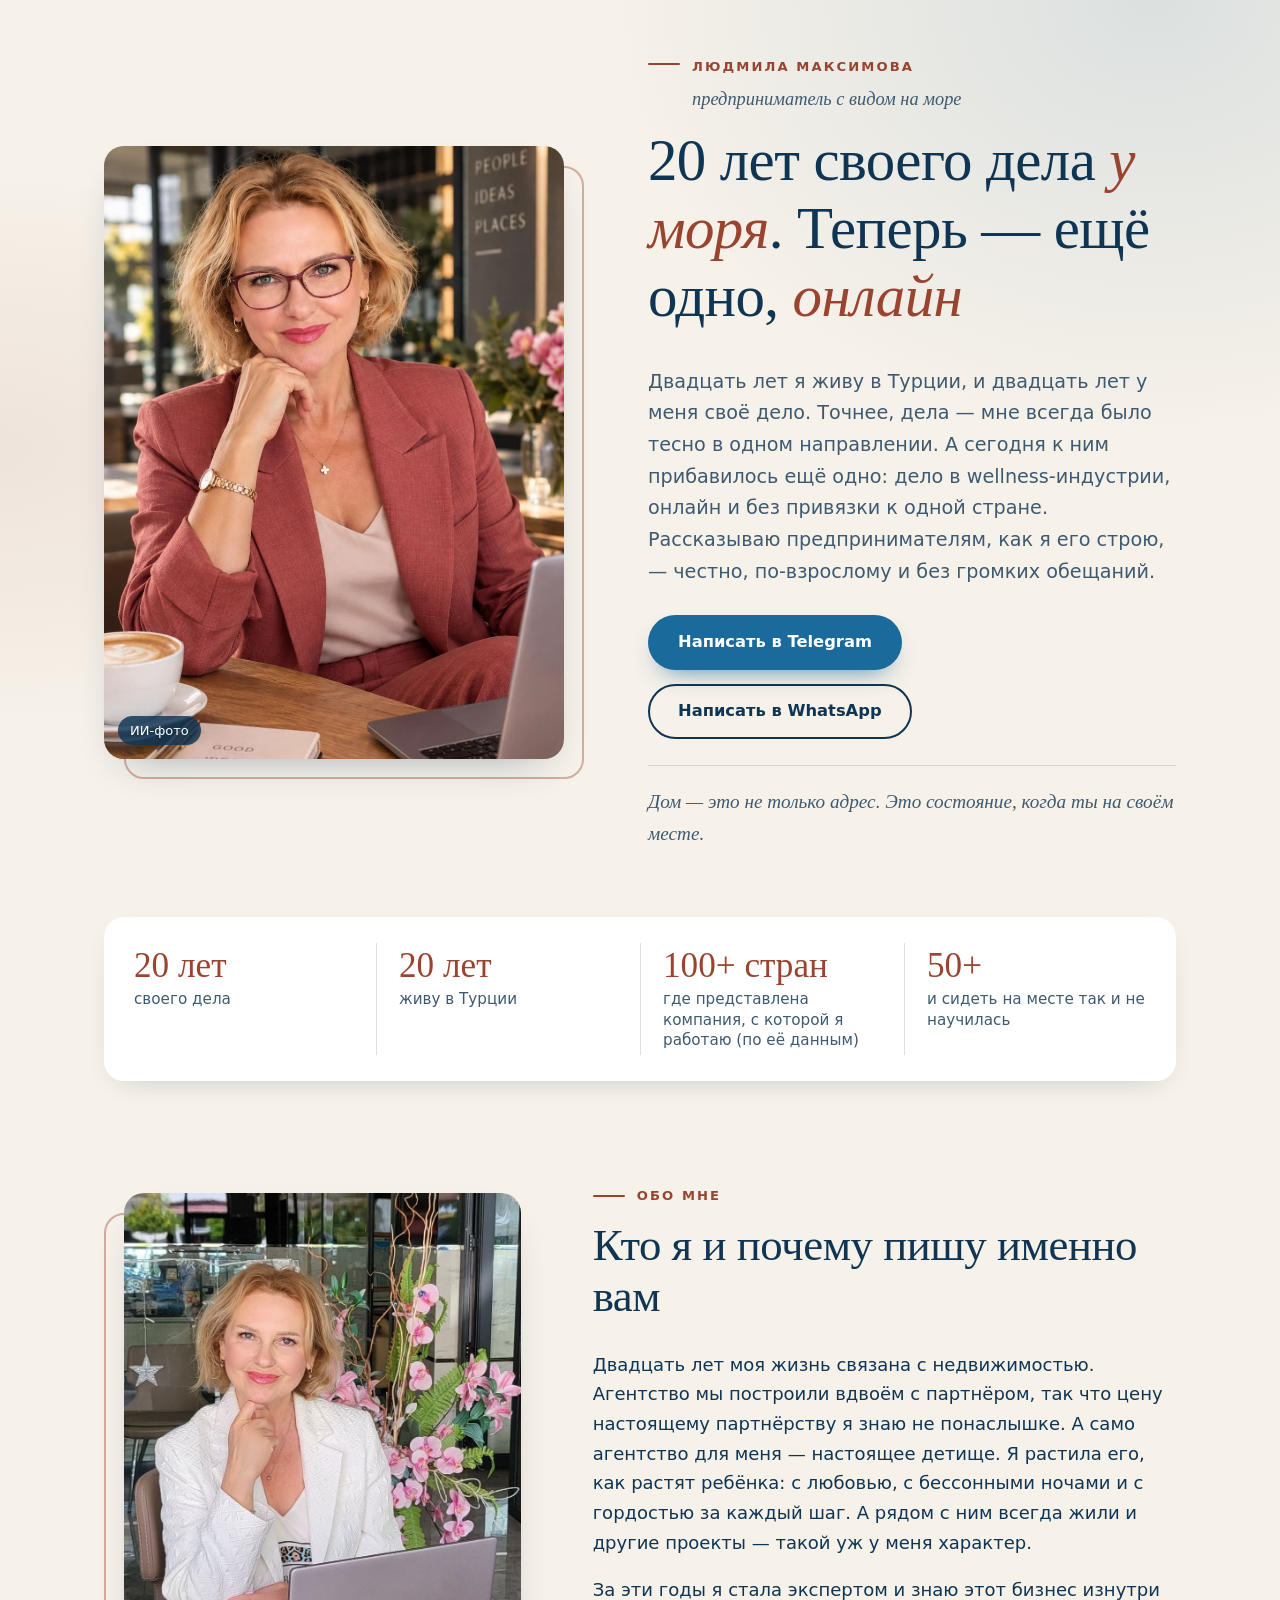
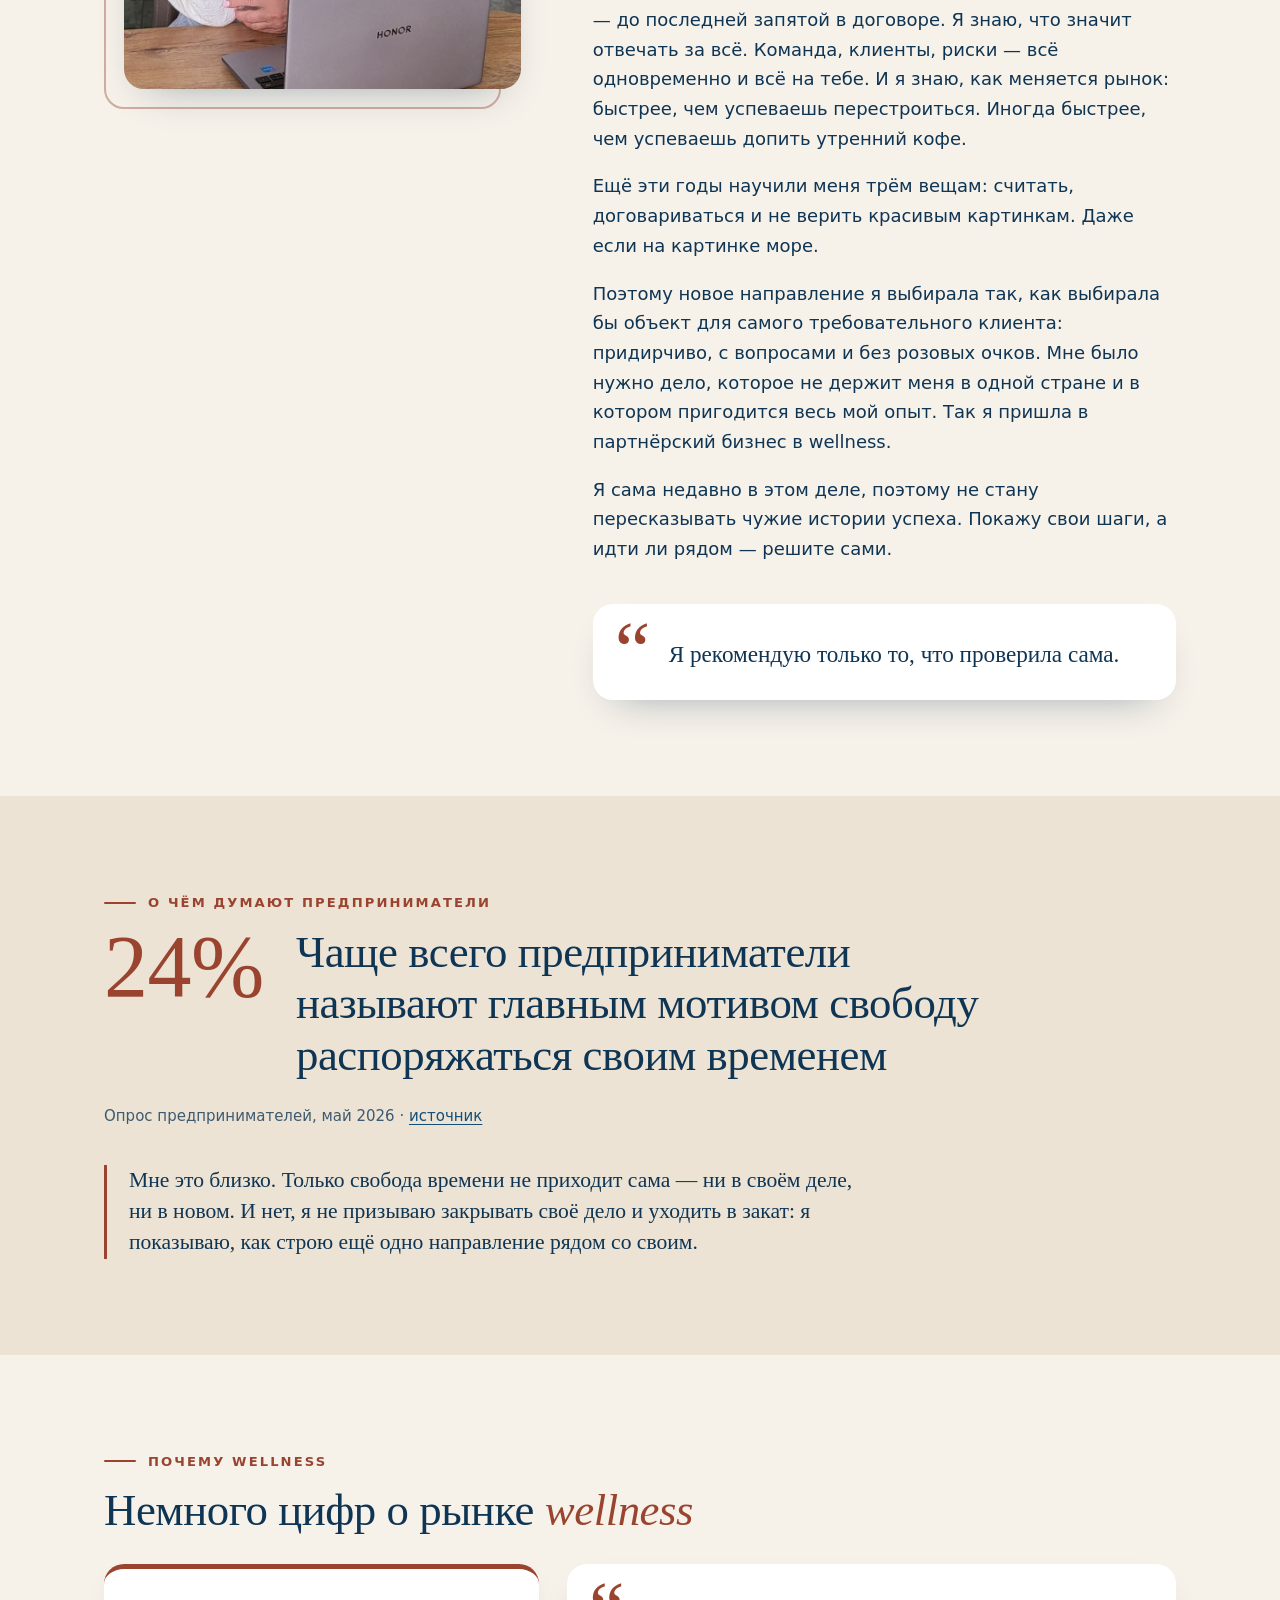
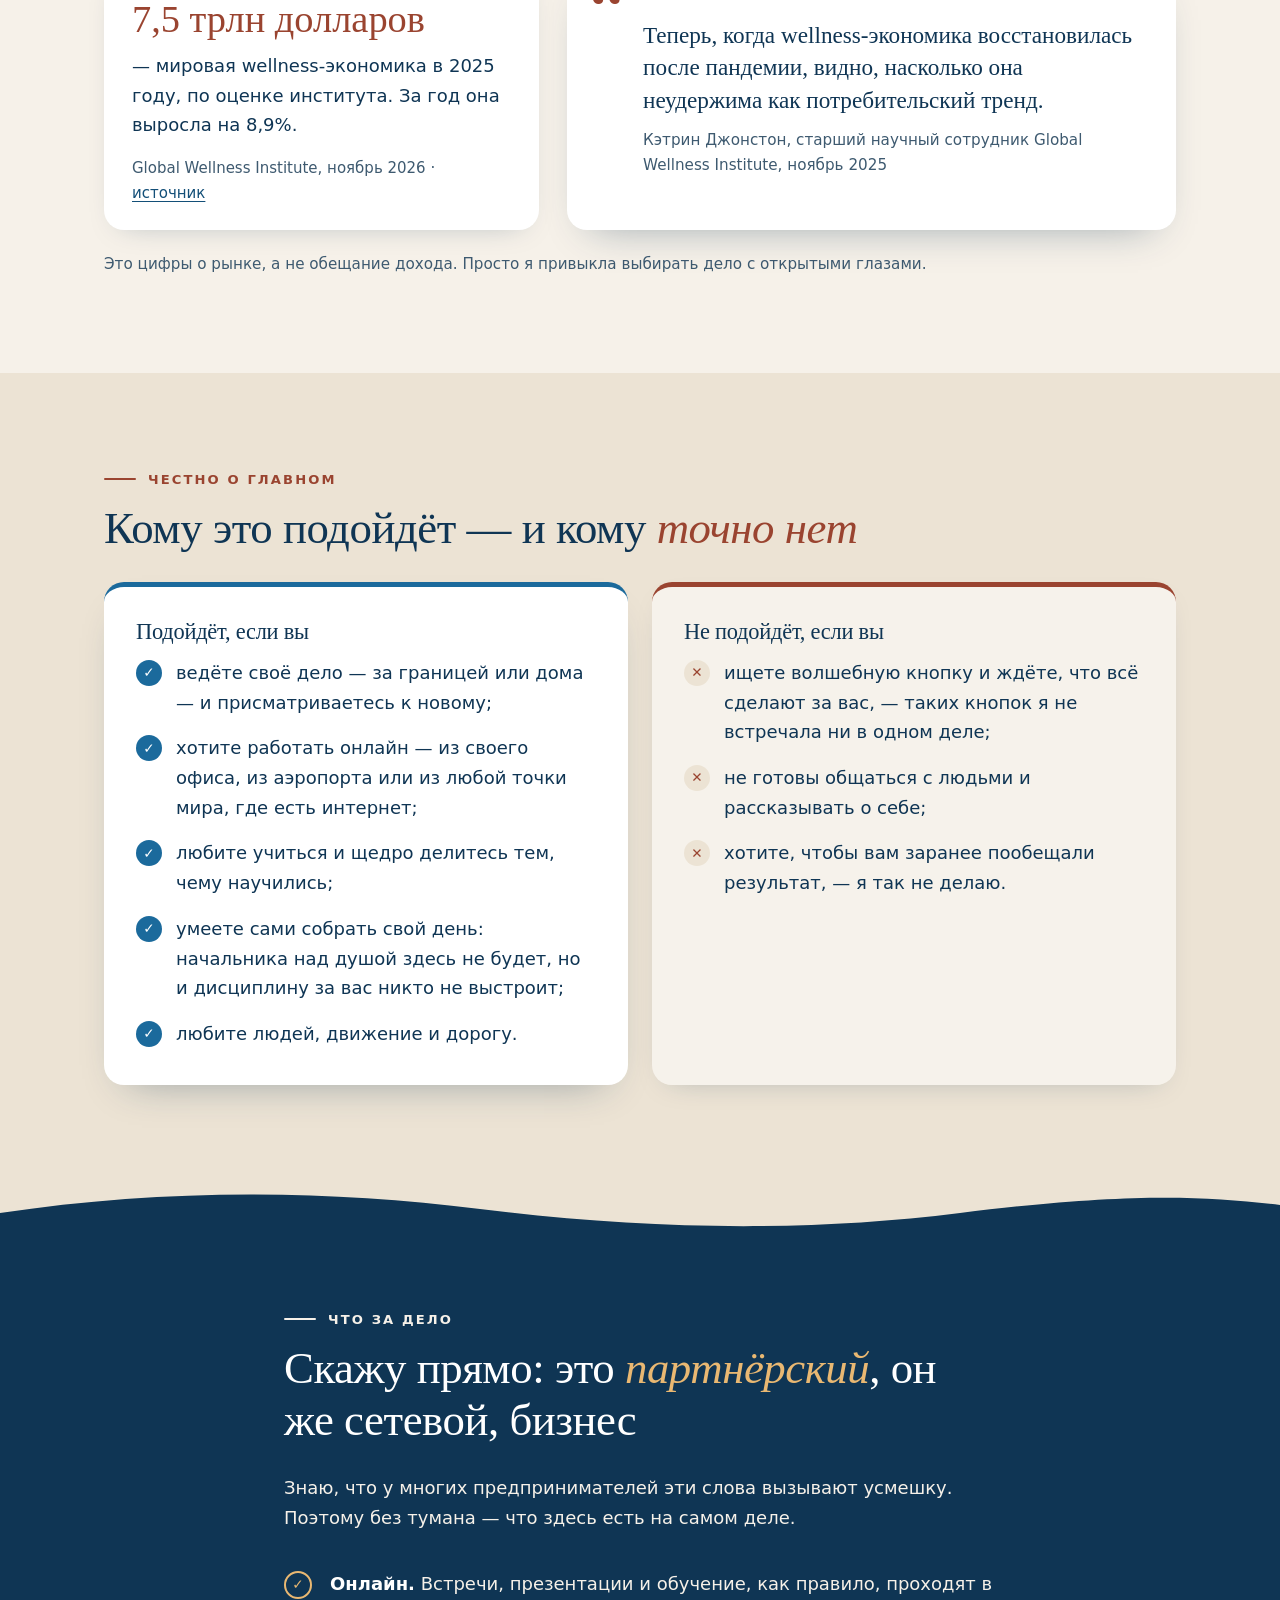
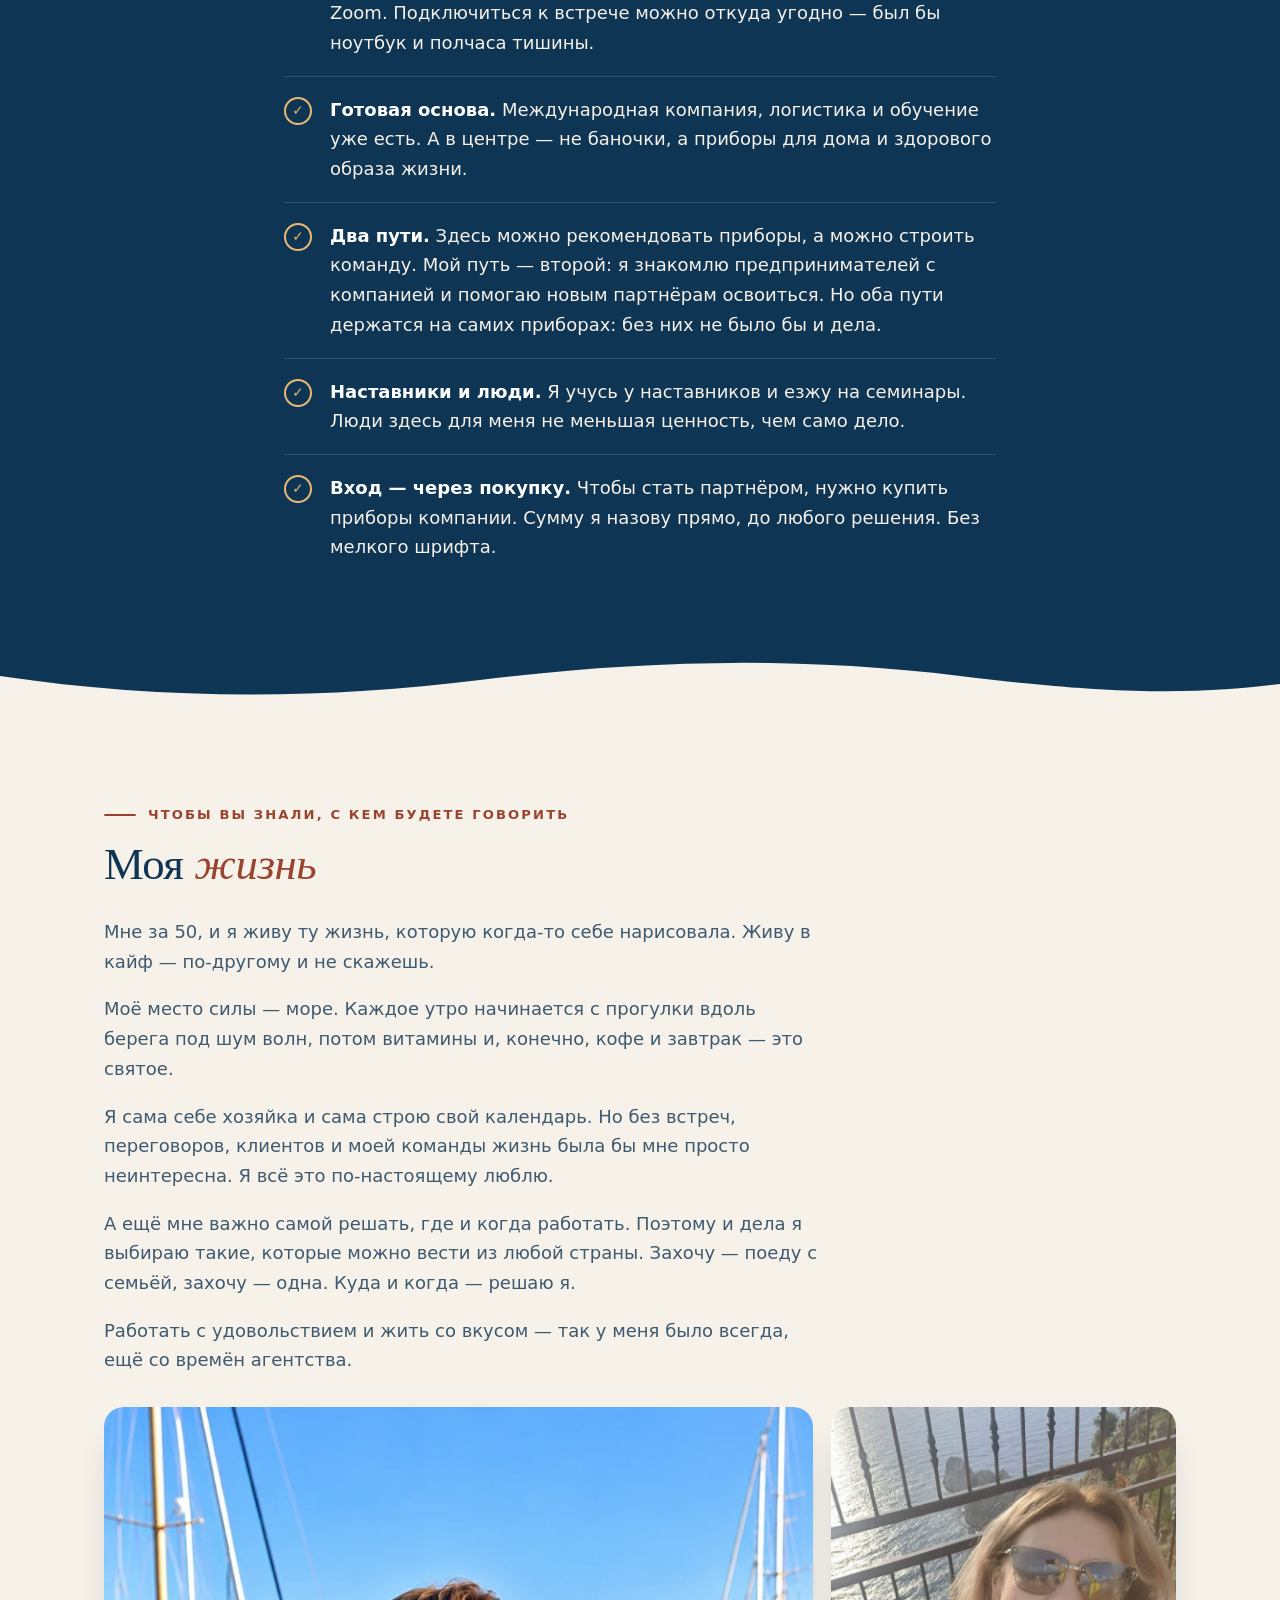
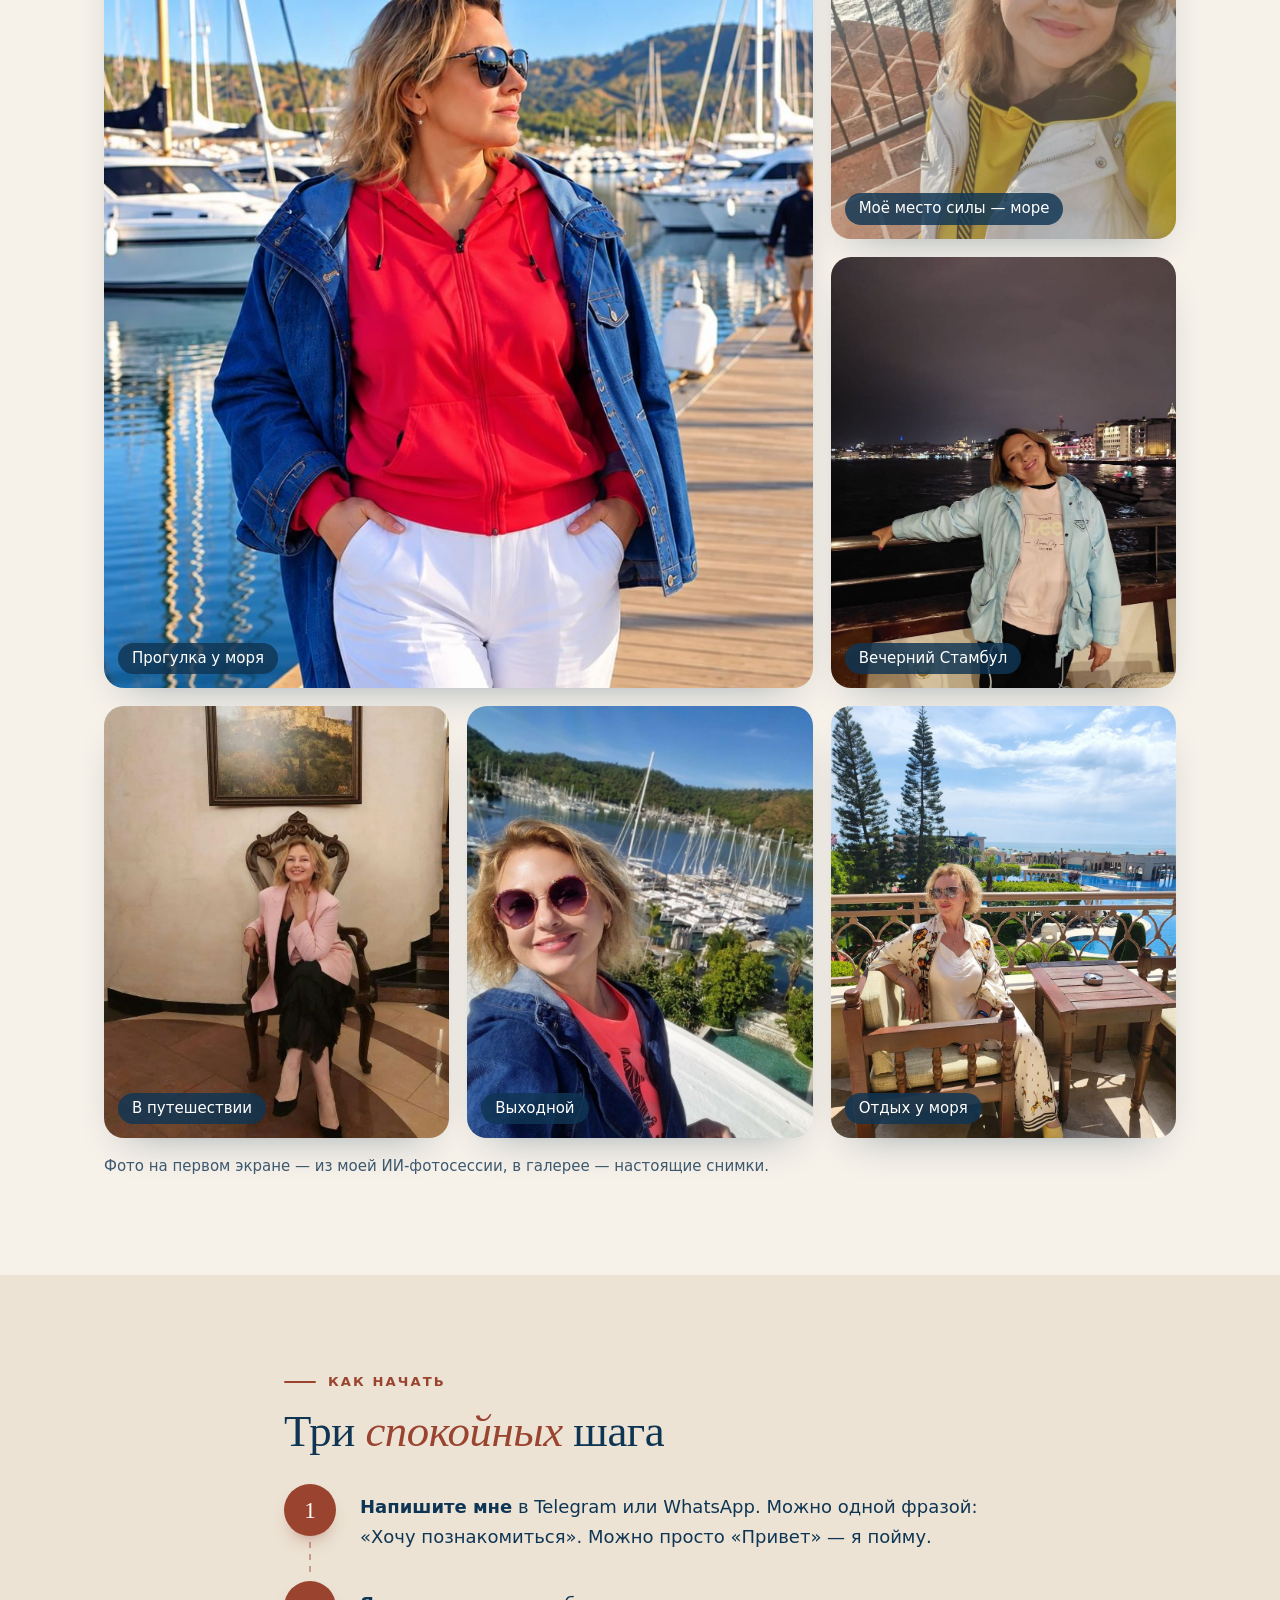
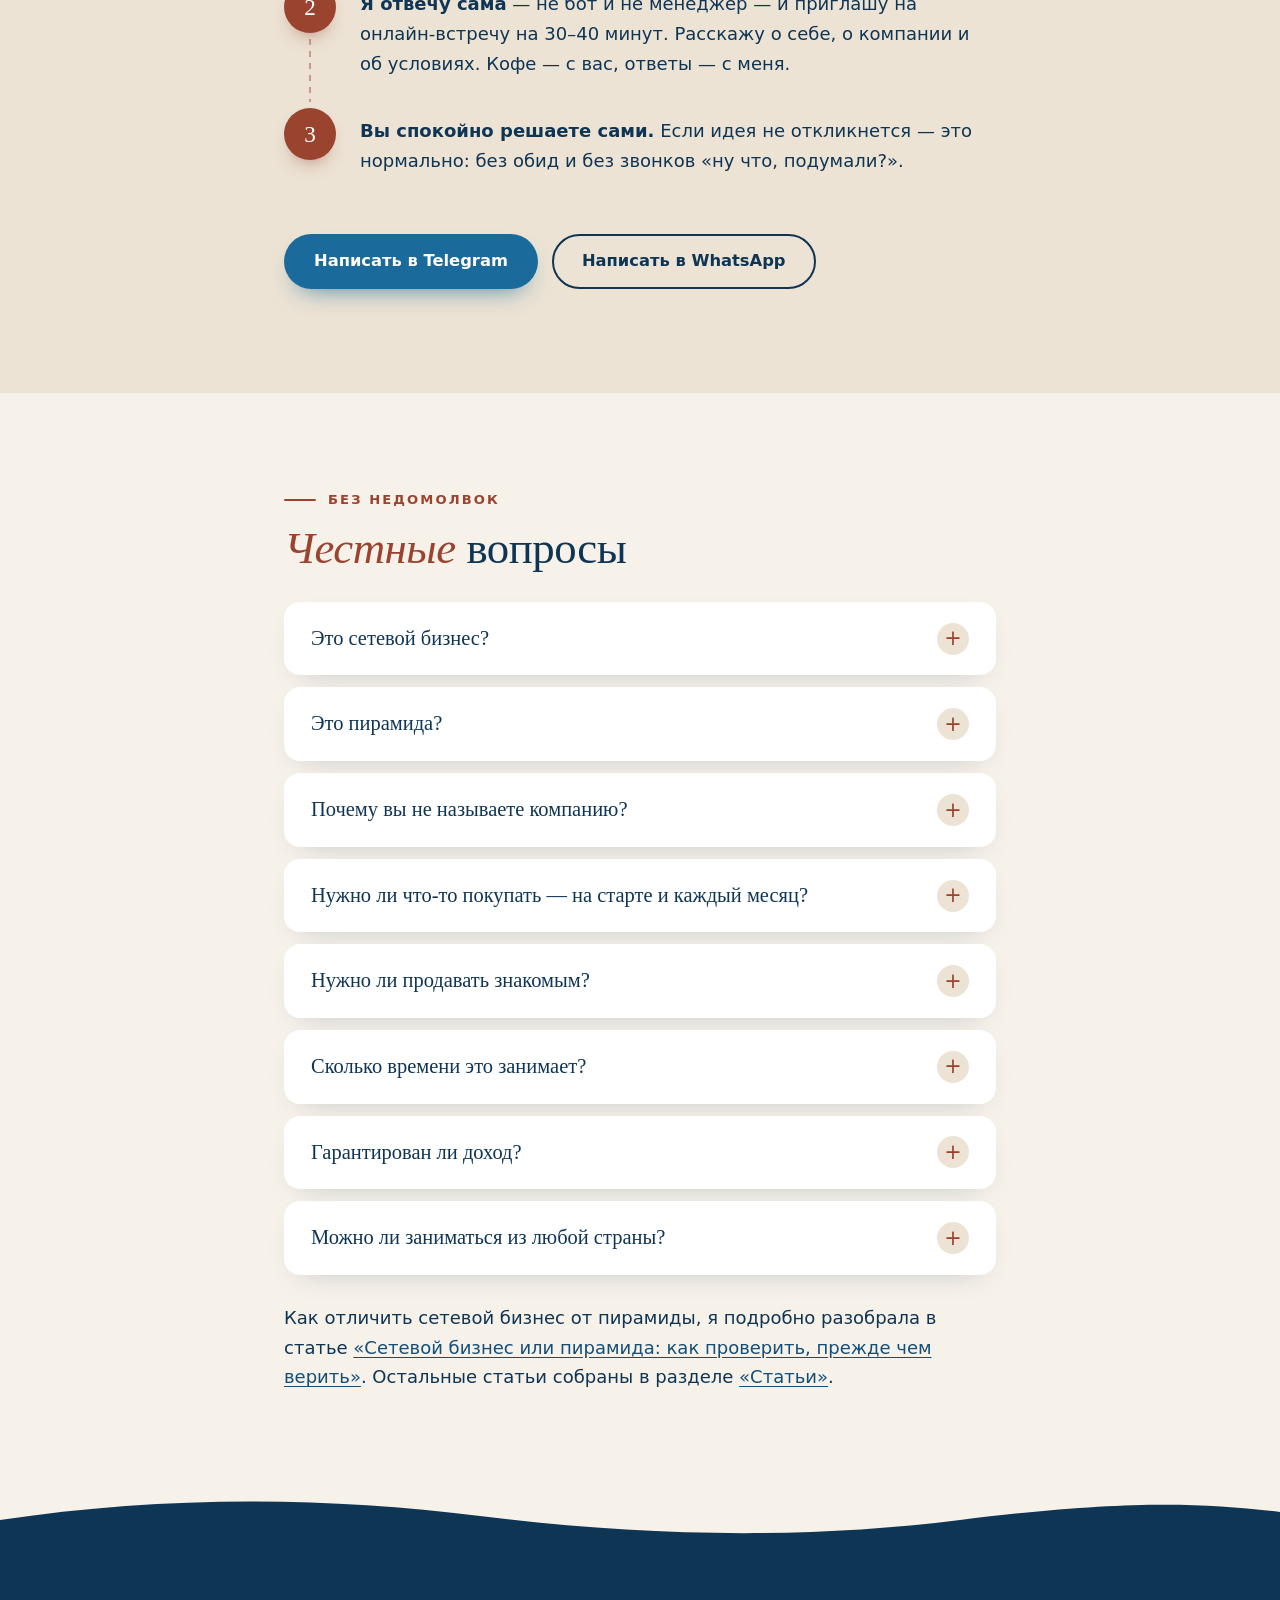
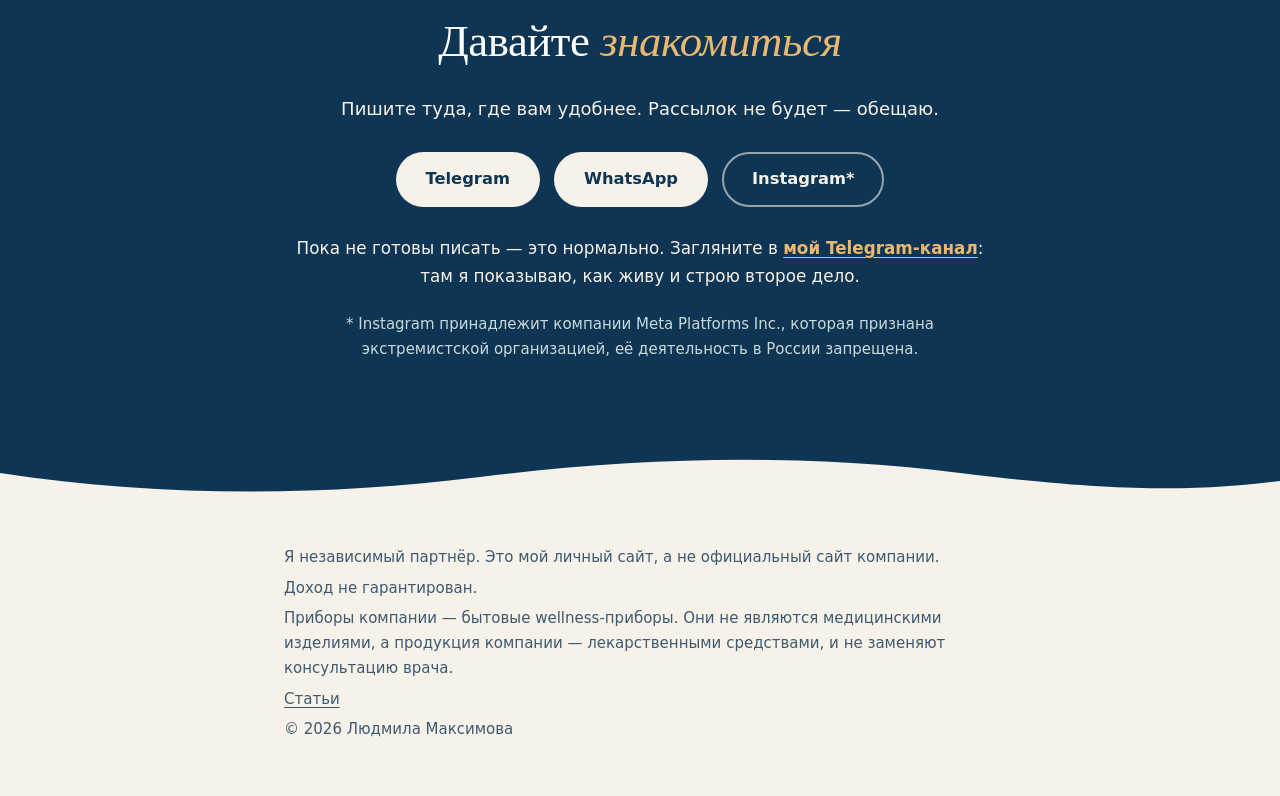
==== commit a54abd7e: "Add blog: three articles, slides and a blog index" ====
--- a/index.html
+++ b/index.html
@@ -3,9 +3,17 @@
 <head>
   <meta charset="utf-8">
   <meta name="viewport" content="width=device-width, initial-scale=1">
-  <title>Людмила Максимова — 20 лет своего дела у моря. Теперь ещё одно, онлайн</title>
-  <meta name="description" content="Людмила Максимова (Liudmila Maksimova): двадцать лет в Турции, двадцать лет своего дела. Рассказываю предпринимателям, как строю ещё одно дело онлайн — честно и без громких обещаний.">
+  <title>Людмила Максимова — второе дело онлайн рядом со своим</title>
+  <meta name="description" content="Людмила Максимова (Liudmila Maksimova), предприниматель с видом на море: 20 лет своего дела в Турции, теперь строю второе дело онлайн. Без громких обещаний.">
+  <meta name="robots" content="index, follow, max-image-preview:large">
+  <meta name="author" content="Людмила Максимова">
+  <meta name="theme-color" content="#0f3554">
   <link rel="canonical" href="https://lamonita128.github.io/liudmila-maksimova/">
+
+  <!-- Иконка сайта: во вкладке браузера и на экране телефона; в выдаче поисковиков — после переезда на свой домен -->
+  <link rel="icon" href="favicon.svg" type="image/svg+xml">
+  <link rel="icon" href="favicon-192.png" type="image/png" sizes="192x192">
+  <link rel="apple-touch-icon" href="apple-touch-icon.png">
 
   <!-- Превью ссылки в Telegram, WhatsApp и соцсетях -->
   <meta property="og:type" content="website">
@@ -19,21 +27,115 @@
   <meta property="og:image:height" content="472">
   <meta property="og:image:alt" content="Людмила Максимова в своём офисе">
   <meta name="twitter:card" content="summary_large_image">
-
-  <!-- Карточка «кто это» для поисковиков: данные, а не программа -->
+  <meta name="twitter:title" content="Людмила Максимова — предприниматель с видом на море">
+  <meta name="twitter:description" content="20 лет своего дела в Турции. Теперь — ещё одно, онлайн. Рассказываю предпринимателям, как я его строю, честно и без громких обещаний.">
+  <meta name="twitter:image" content="https://lamonita128.github.io/liudmila-maksimova/images/og.jpg">
+  <meta name="twitter:image:alt" content="Людмила Максимова в своём офисе">
+
+  <!--
+    Карточки для поисковиков (JSON-LD): данные, а не программа.
+    Сайт, страница-профиль, человек и честные вопросы связаны через @id.
+    Вопросы-ответы нужны прежде всего Яндексу и ИИ-помощникам.
+    Тексты вопросов и ответов должны дословно совпадать с блоком #faq ниже:
+    правите ответ на странице — поправьте и здесь.
+  -->
   <script type="application/ld+json">
   {
     "@context": "https://schema.org",
-    "@type": "Person",
-    "name": "Людмила Максимова",
-    "alternateName": "Liudmila Maksimova",
-    "description": "Предприниматель, 20 лет своего дела в Турции",
-    "url": "https://lamonita128.github.io/liudmila-maksimova/",
-    "image": "https://lamonita128.github.io/liudmila-maksimova/images/og.jpg",
-    "sameAs": [
-      "https://t.me/LiudmilaFinance",
-      "https://t.me/oberegworld",
-      "https://www.instagram.com/liudmila.new.finance"
+    "@graph": [
+      {
+        "@type": "WebSite",
+        "@id": "https://lamonita128.github.io/liudmila-maksimova/#website",
+        "url": "https://lamonita128.github.io/liudmila-maksimova/",
+        "name": "Людмила Максимова",
+        "alternateName": "Предприниматель с видом на море",
+        "inLanguage": "ru-RU",
+        "publisher": { "@id": "https://lamonita128.github.io/liudmila-maksimova/#person" }
+      },
+      {
+        "@type": "ProfilePage",
+        "@id": "https://lamonita128.github.io/liudmila-maksimova/#webpage",
+        "url": "https://lamonita128.github.io/liudmila-maksimova/",
+        "name": "Людмила Максимова — второе дело онлайн рядом со своим",
+        "description": "Людмила Максимова, предприниматель с видом на море: 20 лет в Турции, 20 лет своего дела. Показывает, как строит второе дело онлайн, честно и без громких обещаний.",
+        "inLanguage": "ru-RU",
+        "isPartOf": { "@id": "https://lamonita128.github.io/liudmila-maksimova/#website" },
+        "mainEntity": { "@id": "https://lamonita128.github.io/liudmila-maksimova/#person" },
+        "dateCreated": "2026-11-21",
+        "dateModified": "2026-11-24"
+      },
+      {
+        "@type": "Person",
+        "@id": "https://lamonita128.github.io/liudmila-maksimova/#person",
+        "name": "Людмила Максимова",
+        "alternateName": "Liudmila Maksimova",
+        "jobTitle": "Предприниматель",
+        "description": "Предприниматель с видом на море: 20 лет в Турции, 20 лет своего дела. Показывает предпринимателям, как строит второе дело онлайн.",
+        "url": "https://lamonita128.github.io/liudmila-maksimova/",
+        "image": {
+          "@type": "ImageObject",
+          "url": "https://lamonita128.github.io/liudmila-maksimova/images/about-office.jpg",
+          "width": 900,
+          "height": 1125,
+          "caption": "Людмила Максимова в своём офисе"
+        },
+        "homeLocation": { "@type": "Country", "name": "Турция" },
+        "knowsAbout": ["Предпринимательство", "Недвижимость", "Онлайн-бизнес", "Партнёрский бизнес", "Wellness"],
+        "sameAs": [
+          "https://t.me/LiudmilaFinance",
+          "https://t.me/oberegworld",
+          "https://www.instagram.com/liudmila.new.finance"
+        ]
+      },
+      {
+        "@type": "FAQPage",
+        "@id": "https://lamonita128.github.io/liudmila-maksimova/#faq",
+        "url": "https://lamonita128.github.io/liudmila-maksimova/",
+        "inLanguage": "ru-RU",
+        "isPartOf": { "@id": "https://lamonita128.github.io/liudmila-maksimova/#website" },
+        "mainEntity": [
+          {
+            "@type": "Question",
+            "name": "Это сетевой бизнес?",
+            "acceptedAnswer": { "@type": "Answer", "text": "Да. И мне важно, чтобы вы услышали это от меня сразу, а не догадались потом." }
+          },
+          {
+            "@type": "Question",
+            "name": "Это пирамида?",
+            "acceptedAnswer": { "@type": "Answer", "text": "Справедливый вопрос — я задавала его сама, и не один раз. Главный признак пирамиды: деньги приходят от взносов новых участников, а не от продажи реальных товаров. Вход здесь — тоже покупка, так что вопрос законный. На встрече я покажу документы компании о приборах и о том, из чего складывается вознаграждение партнёров, а выводы вы сделаете сами. Я за то, чтобы проверять, а не верить." }
+          },
+          {
+            "@type": "Question",
+            "name": "Почему вы не называете компанию?",
+            "acceptedAnswer": { "@type": "Answer", "text": "Потому что сначала вы знакомитесь со мной. Компанию можно проверить по документам, а человека, с которым предстоит работать, — только поговорив. Название и документы вы получите раньше, чем понадобится что-то решать." }
+          },
+          {
+            "@type": "Question",
+            "name": "Нужно ли что-то покупать — на старте и каждый месяц?",
+            "acceptedAnswer": { "@type": "Answer", "text": "На старте — да. Вход — это покупка приборов компании: вы получаете их, пользуетесь сами и рассказываете людям о своём опыте. Так это дело и устроено. Точную сумму и состав покупки назову, как только спросите. А вот обязательных ежемесячных покупок нет — ни чтобы оставаться партнёром, ни чтобы получать вознаграждение. Это я тоже говорю сразу." }
+          },
+          {
+            "@type": "Question",
+            "name": "Нужно ли продавать знакомым?",
+            "acceptedAnswer": { "@type": "Answer", "text": "Ходить по знакомым с каталогом не придётся. Но скажу честно: рекомендовать приборы — это и есть продажи, просто без прилавка. Можно идти этим путём, а можно строить команду, но без общения с людьми не работает ни один из них. Как это выглядит в жизни, покажу на встрече." }
+          },
+          {
+            "@type": "Question",
+            "name": "Сколько времени это занимает?",
+            "acceptedAnswer": { "@type": "Answer", "text": "Универсального ответа нет. Я покажу, сколько времени уходит у меня — на планёрки, звонки и встречи, — а вы решите, подходит ли вам такой ритм." }
+          },
+          {
+            "@type": "Question",
+            "name": "Гарантирован ли доход?",
+            "acceptedAnswer": { "@type": "Answer", "text": "Нет. Гарантий дохода здесь нет. А если кто-то обещает вам обратное, это хороший повод насторожиться." }
+          },
+          {
+            "@type": "Question",
+            "name": "Можно ли заниматься из любой страны?",
+            "acceptedAnswer": { "@type": "Answer", "text": "Дело ведётся онлайн, и партнёры в моей команде живут в разных странах. Условия в разных странах могут отличаться — для вашей я уточню заранее, чтобы обошлось без сюрпризов." }
+          }
+        ]
+      }
     ]
   }
   </script>
@@ -246,6 +348,7 @@
             <p>Дело ведётся онлайн, и партнёры в моей команде живут в разных странах. Условия в разных странах могут отличаться — для вашей я уточню заранее, чтобы обошлось без сюрпризов.</p>
           </details>
         </div>
+        <p class="faq__more">Как отличить сетевой бизнес от пирамиды, я подробно разобрала в статье <a href="blog/setevoy-biznes-ili-piramida.html">«Сетевой бизнес или пирамида: как проверить, прежде чем верить»</a>. Остальные статьи собраны в разделе <a href="blog/index.html">«Статьи»</a>.</p>
       </div>
     </section>
 
@@ -272,6 +375,7 @@
       <p>Я независимый партнёр. Это мой личный сайт, а не официальный сайт компании.</p>
       <p>Доход не гарантирован.</p>
       <p>Приборы компании — бытовые wellness-приборы. Они не являются медицинскими изделиями, а продукция компании — лекарственными средствами, и не заменяют консультацию врача.</p>
+      <p><a href="blog/index.html">Статьи</a></p>
       <p>© 2026 Людмила Максимова</p>
     </div>
   </footer>
--- a/styles.css
+++ b/styles.css
@@ -1102,3 +1102,322 @@
     padding: 5px 10px;
   }
 }
+
+/* ---------- Статьи (раздел blog/) ---------- */
+
+.topbar {
+  padding: 16px 0;
+  border-bottom: 1px solid var(--line);
+}
+
+.topbar__inner {
+  display: flex;
+  align-items: center;
+  justify-content: space-between;
+  gap: 12px 24px;
+  flex-wrap: wrap;
+}
+
+.topbar__home {
+  font-family: var(--font-head);
+  font-size: 1.25rem;
+  line-height: 1.2;
+  color: var(--sea);
+  text-decoration: none;
+}
+
+.topbar__home span {
+  display: block;
+  font-style: italic;
+  font-size: 0.95rem;
+  color: var(--sea-soft);
+}
+
+.topbar__home:hover {
+  color: var(--terra);
+}
+
+.topbar__nav {
+  display: flex;
+  gap: 22px;
+}
+
+.topbar__nav a {
+  font-weight: 600;
+  text-decoration: none;
+}
+
+.topbar__nav a:hover {
+  text-decoration: underline;
+}
+
+.article-head {
+  padding: 56px 0 32px;
+  background: radial-gradient(ellipse 60% 55% at 90% 0%, rgba(27, 106, 156, 0.12), transparent 70%);
+}
+
+.article-head__inner {
+  display: grid;
+  grid-template-columns: minmax(0, 1.35fr) minmax(0, 0.65fr);
+  gap: 56px;
+  align-items: center;
+}
+
+.article-head h1 {
+  font-size: clamp(2rem, 4vw, 3.1rem);
+}
+
+.article-meta {
+  margin: 18px 0 0;
+  font-size: 0.9375rem;
+  color: var(--sea-soft);
+}
+
+.article-head__figure {
+  margin: 0;
+}
+
+.article-photo {
+  width: 100%;
+  aspect-ratio: 4 / 5;
+  object-fit: cover;
+  object-position: center 25%;
+  border-radius: var(--radius);
+  box-shadow: var(--shadow);
+}
+
+.prose {
+  padding-top: 24px;
+  padding-bottom: 80px;
+}
+
+.prose h2 {
+  font-size: clamp(1.6rem, 3vw, 2.15rem);
+  margin-top: 1.8em;
+}
+
+.prose ul,
+.prose ol {
+  margin: 0 0 1.2em;
+  padding-left: 1.4em;
+}
+
+.prose li {
+  margin-bottom: 0.6em;
+  padding-left: 0.2em;
+}
+
+.prose li::marker {
+  color: var(--terra);
+}
+
+.prose ol li::marker {
+  font-family: var(--font-head);
+  font-weight: 700;
+}
+
+/* Слайд-памятка внутри статьи */
+.prose-figure {
+  max-width: 440px;
+  margin: 36px auto;
+}
+
+.prose-figure img {
+  display: block;
+  width: 100%;
+  height: auto;
+  border-radius: var(--radius);
+  box-shadow: var(--shadow);
+}
+
+.prose .quote {
+  margin: 40px 0;
+}
+
+.summary {
+  margin: 8px 0;
+  padding: 26px 30px 12px;
+  background: var(--white);
+  border-left: 4px solid var(--terra);
+  border-radius: 0 var(--radius) var(--radius) 0;
+  box-shadow: var(--shadow-soft);
+}
+
+.prose .summary h2 {
+  margin-top: 0;
+  font-size: 1.35rem;
+}
+
+.cta-box {
+  margin: 56px 0 0;
+  padding: 36px 34px 30px;
+  background: var(--sea);
+  color: var(--sand);
+  border-radius: var(--radius);
+  box-shadow: var(--shadow);
+}
+
+.cta-box h2 {
+  margin-top: 0;
+  color: var(--white);
+  font-size: clamp(1.5rem, 2.8vw, 1.9rem);
+}
+
+.cta-box a:not(.btn) {
+  color: var(--gold);
+  font-weight: 600;
+}
+
+.cta-box a:not(.btn):hover {
+  color: var(--white);
+}
+
+.cta-box :focus-visible {
+  outline-color: var(--gold);
+}
+
+.sources {
+  margin-top: 48px;
+  padding-top: 24px;
+  border-top: 1px solid var(--line);
+  font-size: 0.9375rem;
+  color: var(--sea-soft);
+}
+
+.prose .sources h2 {
+  margin-top: 0;
+  font-size: 1.25rem;
+}
+
+.prose .sources li {
+  margin-bottom: 0.4em;
+}
+
+.sources a {
+  overflow-wrap: anywhere;
+}
+
+.cards {
+  list-style: none;
+  margin: 0;
+  padding: 0;
+  display: grid;
+  grid-template-columns: repeat(auto-fill, minmax(280px, 1fr));
+  gap: 28px;
+}
+
+.card {
+  position: relative;
+  display: flex;
+  flex-direction: column;
+  background: var(--white);
+  border-radius: var(--radius);
+  box-shadow: var(--shadow-soft);
+  overflow: hidden;
+  transition: transform 0.2s ease, box-shadow 0.2s ease;
+}
+
+.card:hover {
+  transform: translateY(-3px);
+  box-shadow: var(--shadow);
+}
+
+.card img {
+  width: 100%;
+  aspect-ratio: 4 / 3;
+  object-fit: cover;
+  object-position: center 25%;
+}
+
+.card__body {
+  padding: 22px 24px 26px;
+}
+
+.card__meta {
+  margin: 0 0 8px;
+  font-size: 0.875rem;
+  color: var(--sea-soft);
+}
+
+.card__title {
+  font-size: 1.35rem;
+  line-height: 1.25;
+  margin: 0 0 10px;
+}
+
+.card__title a {
+  color: var(--sea);
+  text-decoration: none;
+}
+
+/* Вся карточка кликабельна */
+.card__title a::after {
+  content: "";
+  position: absolute;
+  inset: 0;
+}
+
+.card__title a:hover {
+  color: var(--terra);
+}
+
+.card__text {
+  margin: 0;
+  font-size: 1rem;
+  color: var(--sea-soft);
+}
+
+.related h2 {
+  margin-bottom: 1em;
+}
+
+.all-link {
+  margin: 32px 0 0;
+  font-weight: 600;
+}
+
+.blog-list {
+  padding: 24px 0 96px;
+}
+
+/* Ссылка на статьи с главной */
+.faq__more {
+  margin: 28px 0 0;
+}
+
+.footer a {
+  color: var(--sea-soft);
+}
+
+@media (max-width: 900px) {
+  .article-head__inner {
+    grid-template-columns: 1fr;
+    gap: 32px;
+  }
+
+  .article-head__figure {
+    max-width: 420px;
+  }
+}
+
+@media (max-width: 560px) {
+  .article-head {
+    padding: 32px 0 16px;
+  }
+
+  .topbar__home {
+    font-size: 1.1rem;
+  }
+
+  .article-photo {
+    aspect-ratio: 4 / 3;
+  }
+
+  .summary {
+    padding: 22px 20px 8px;
+  }
+
+  .cta-box {
+    padding: 28px 22px 22px;
+  }
+}
